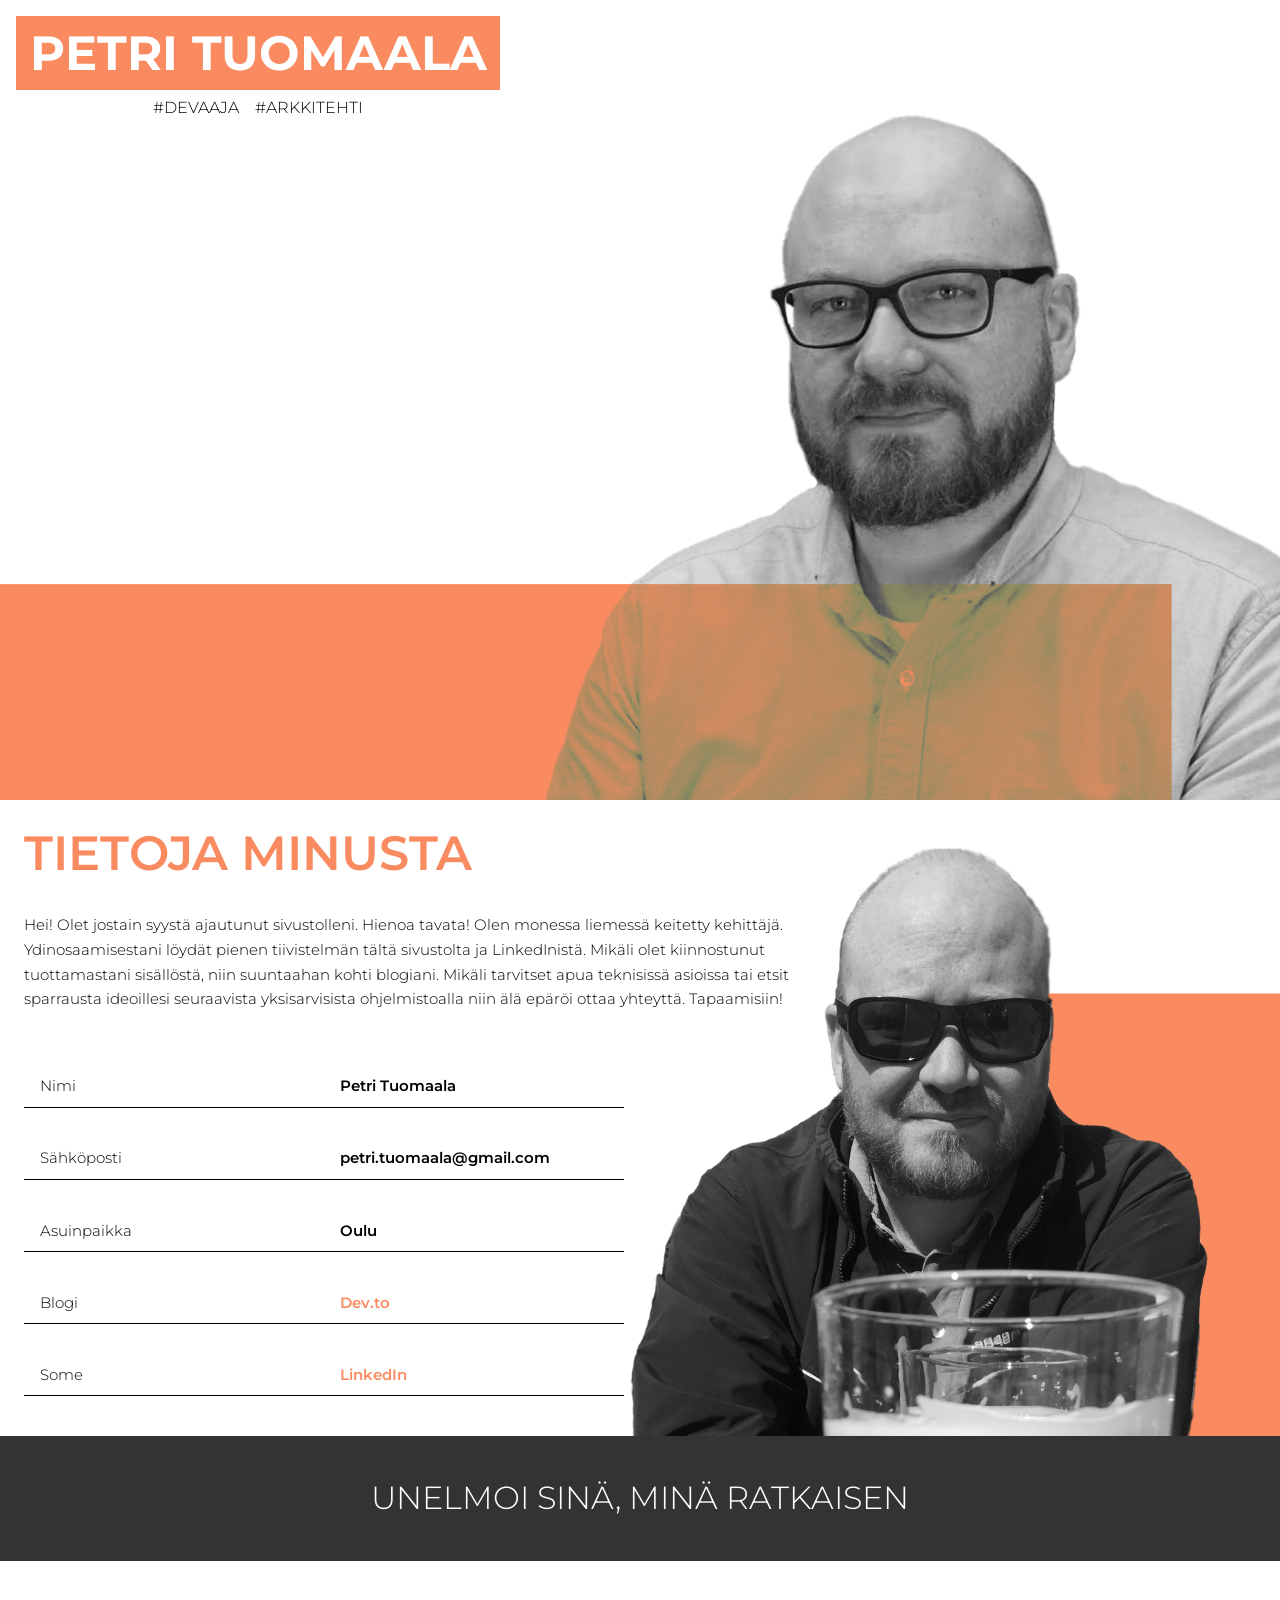
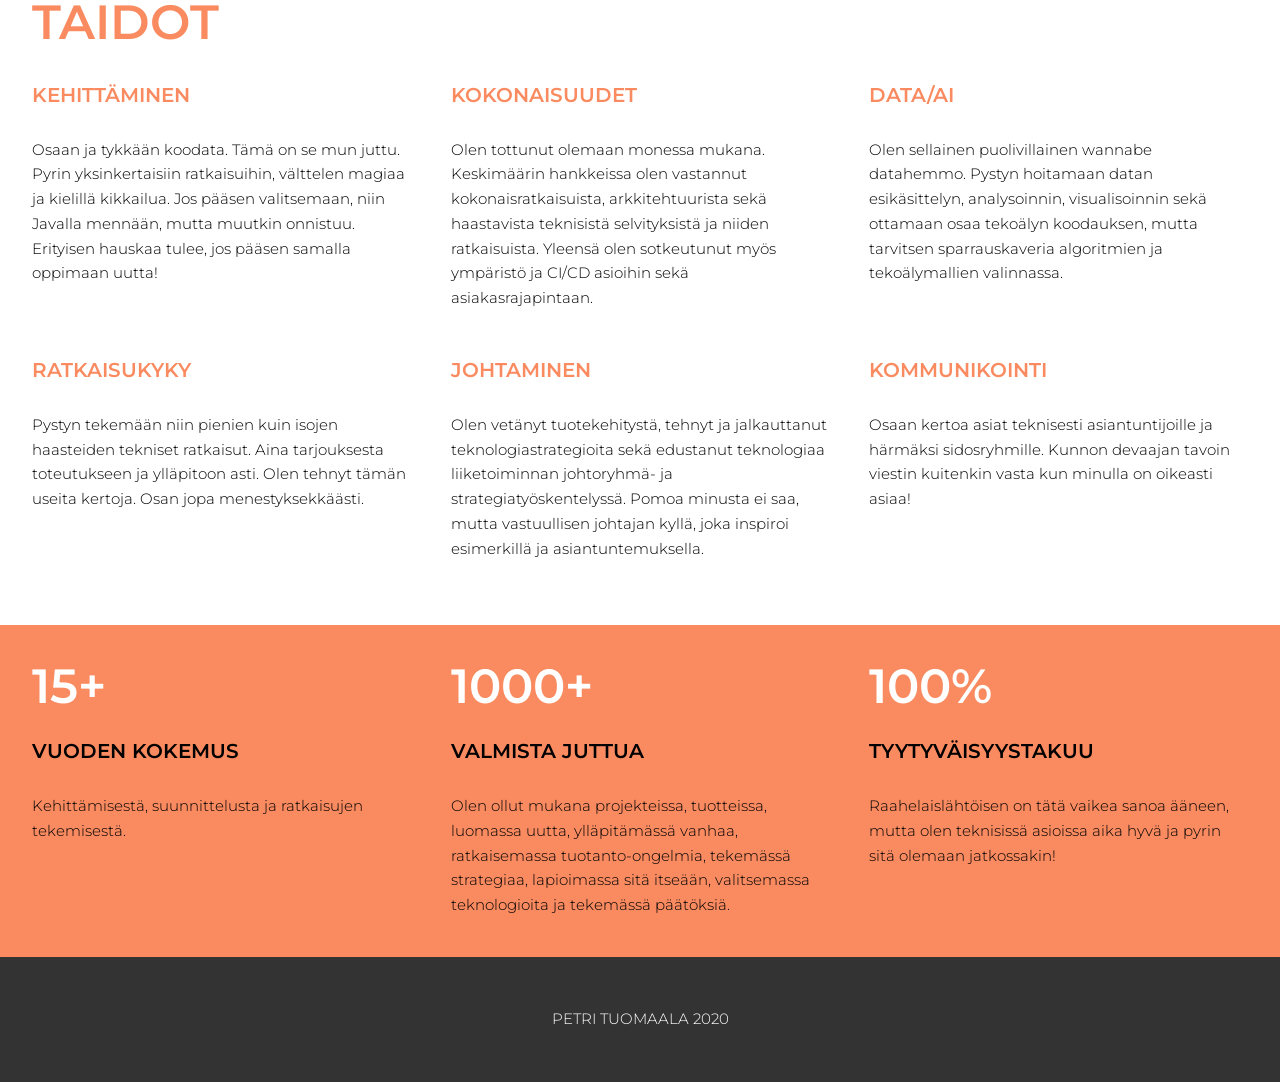
==== src/index.html @ a896b137 "initial" ====
<!DOCTYPE html>
<html lang="fi">
<head>
    <meta http-equiv="content-type" content="text/html; charset=utf-8">
    <meta name="viewport" content="width=device-width, initial-scale=1, maximum-scale=2">
    <meta http-equiv="X-UA-Compatible" content="IE=edge">

    <link rel="apple-touch-icon" sizes="178x178" href="/img/logo.png">
    <link rel="icon" type="image/png" sizes="32x32" href="img/favicon-32x32.png">
    <link rel="icon" type="image/png" sizes="16x16" href="img/favicon-16x16.png">

    <meta name="apple-mobile-web-app-title" content="Tuomaala">
    <meta name="application-name" content="Tuomaala">
    <meta name="msapplication-TileColor" content="#2b5797">
    <meta name="theme-color" content="#ffffff">
    <title>Petri Tuomaala</title>
    <meta name="keywords"
          content="Tuomaala, Kehittäjä, Arkkitehti, Koodaaja, Koodaus, Devaaja, devaus, ai, data, Petri">
    <meta name="description"
          content="Yli 15 vuoden kokemus kehittämisestä, suunnittelusta ja ratkaisujen tekemisestä. Unelmoi sinä, minä ratkaisen">

    <meta name="image"
          content="https://petrituomaala.fi/img/logo.png">
    <meta name="robots" content="">
    <meta property="og:site_name" content="Petri Tuomaala">
    <meta property="og:title" content="Petri Tuomaala">
    <meta property="og:url" content="https://petrituomaala.fi/">
    <meta property="og:description"
          content="Yli 15 vuoden kokemus kehittämisestä, suunnittelusta ja ratkaisujen tekemisestä. Unelmoi sinä, minä ratkaisen">
    <meta property="og:type" content="website">
    <meta property="og:image"
          content="https://petrituomaala.fi/img/logo.png">
    <meta name="twitter:card" content="summary">
    <meta name="twitter:site" content="@tuomape">
    <meta name="twitter:title" content="Petri Tuomaala">
    <meta name="twitter:url" content="https://petrituomaala.fi/">
    <meta name="twitter:description"
          content="Yli 15 vuoden kokemus kehittämisestä, suunnittelusta ja ratkaisujen tekemisestä. Unelmoi sinä, minä ratkaisen">
    <meta name="twitter:image"
          content="https://petrituomaala.fi/img/logo.png">
    <base href=".">
    <link href="https://fonts.googleapis.com/css2?family=Montserrat:wght@300;400;600&display=swap" rel="stylesheet">
    <link rel="stylesheet" href="css/main.css">

</head>
<body>
<div class="main_container">
    <section class="head">
        <section class="header_container">
            <ptu-header></ptu-header>
        </section>
    </section>

    <main class="main">
        <ptu-info></ptu-info>
    </main>

    <section class="banner">
       <ptu-banner text="Unelmoi sinä, minä ratkaisen"></ptu-banner>
    </section>

    <section class="skills">
        <ptu-skills></ptu-skills>
    </section>

    <section class="teaser">
        <ptu-teasers></ptu-teasers>
    </section>

    <footer class="footer">
        <ptu-footer></ptu-footer>
    </footer>
</div>
    <script type="module" src="js/components.js" async></script>
    <script type="module" src="js/main.js" async></script>
</body>
</html>
---- src/css/main.css ----
:root {
    --highlight-color:#fa8b60;
    --base-white-color:#ffffff;
    --base-black-color:#000000;
    --effect-color:rgba(0,0,0,0.8);
    --font-size-biggest:3rem;
    --font-size-large:2rem;
    --font-size-semi:1.25rem;
    --font-size-normal:1rem;
    --font-size-small:0.95rem;
    --font-size-extra-small:0.8rem;
    --font-weight-normal:300;
    --font-weight-semi:400;
    --font-weight-heavy:600;
    --spacing-big:1rem;
    --spacing-normal:0.5rem;
}
.main_container {
    display: grid;
    grid-gap: 0px;
    background-color: var(--base-white-color);

    grid-template-rows: auto auto 125px auto auto 125px ;
    grid-template-areas:
            "header"
            "main"
            "banner"
            "skills"
            "teaser"
            "footer";
}

body {
    font-family: 'Montserrat', sans-serif;
    font-weight: var(--font-weight-normal);
    margin: 0rem;
    padding: 0rem;
}

span {
    margin: var(--spacing-normal);
}

p {
    font-size: var(--font-size-small);
    line-height: 1.625;
}

.logo_container {
    text-transform: uppercase;
    padding: var(--spacing-normal);
    width: 350px;
    text-align: center;
}

h1 {
    font-size: var(--font-size-large);
    background: var(--highlight-color);
    color: var(--base-white-color);
    margin: var(--spacing-normal);
    padding: var(--spacing-normal);
}

h2 {
    font-size: var(--font-size-biggest);
    font-weight: var(--font-weight-heavy);
    color: var(--highlight-color);
    margin: var(--spacing-normal);
    padding: var(--spacing-normal);
    text-transform: uppercase;
}

h3 {
    font-size: var(--font-size-semi);
    font-weight: var(--font-weight-heavy);
    color: var(--highlight-color);
    margin: var(--spacing-normal);
    padding: var(--spacing-normal);
    text-transform: uppercase;
}

h4 {
    font-size: var(--font-size-biggest);
    font-weight: var(--font-weight-heavy);
    color: var(--base-white-color);
    margin: var(--spacing-normal);
    padding: var(--spacing-normal);
    text-transform: uppercase;
}

h5 {
    font-size: var(--font-size-semi);
    font-weight: var(--font-weight-heavy);
    color: var(--base-black-color);
    margin: var(--spacing-normal);
    padding: var(--spacing-normal);
    text-transform: uppercase;
}

article p {
    padding: var(--spacing-normal) var(--spacing-big);
}

.info-text {
    max-width: 100%;
}

.head {
    grid-area: header;
    background-size: cover;
    background-repeat: no-repeat;
    resize: both;
    overflow: no-display;
    background-image: url('../img/header.png');
    height:50vh;
    max-height: 37.5rem;
    max-width: 2200px;
    justify-content: center;
    align-content: start;
}
.main {
    grid-area: main;
    padding: var(--spacing-normal);
    background-image: url('../img/header2.png');
    background-size: cover;
    background-repeat: no-repeat;
    resize: both;
    overflow: no-display;
    #height:50vh;
    #max-height: 37.5rem;
}
.banner {
    grid-area: banner;
    display: grid;
    grid-template-columns: 1fr;
    background-color: var(--effect-color);
    color: var(--base-white-color);
    text-align: center;
    justify-content: center;
    align-content: center;
    text-transform: uppercase;
}
.banner p{
    font-size: var(--font-size-large);
}
.skills {
    grid-area: skills;
    background-color: white;
    padding: var(--spacing-big);
}
.teaser {
    grid-area: teaser;
    background-color: var(--highlight-color);
    padding: var(--spacing-big);
}
.footer {
    grid-area: footer;
    display: grid;
    background-color: var(--effect-color);
    color: var(--base-white-color);
    text-align: center;
    justify-content: center;
    align-content: center;
    text-transform: uppercase;
}

.header_container {
    display: grid;
    grid-gap: var(--spacing-normal);
    grid-template-columns: 1fr;
}

.fullscreen {

}

.nav {

}

.teaser_container {
    display: grid;
    grid-gap: var(--spacing-normal);
    grid-template-columns: 1fr 1fr 1fr;
}

.skills_container {
    display: grid;
    grid-gap: var(--spacing-normal);
    #grid-template-columns: repeat(auto-fill, minmax(400px, 1fr));
    grid-template-columns: 1fr 1fr 1fr;
    grid-template-rows: 1fr 1fr;
}

.info_container {
    padding: var(--spacing-big);
    display: grid;
    grid-gap: 0px;
    grid-template-columns: minmax(150px,300px) minmax(150px,300px);
}

.info_container p {
    border-bottom: 1px solid var(--base-black-color);
}

.info_container a {
    color: var(--highlight-color);
    font-weight: var(--font-weight-heavy);
    text-decoration: none;
}

.info_container a:visited {
    color: var(--highlight-color);
    font-weight: var(--font-weight-heavy);
    text-decoration: none;
}

.info_value {
    font-weight: var(--font-weight-heavy);
}

.menu_item {
    font-size: .90625rem;
    font-weight: 300;
    line-height: 70px;
    text-transform: uppercase;
    color: var(--effect-color);
    padding: 0.3125rem;
    letter-spacing: 0.0468rem;
    font-style: normal;
}

.menu_item:not(:last-child) a:after {
    content: "/";
    padding-left: .625rem;
}
.menu_item a:visited {
    color: var(--effect-color);
    font-style: normal;
}

.menu_item a:hover {
    font-weight: 400;
}

@media screen and (max-width: 600px) {
    .head {
        height:40vh;
        max-height: 40rem;
    }

    .skills_container {
        grid-template-columns: 1fr;
    }

    .teaser_container {
        grid-template-columns: 1fr;
    }

    .banner p{
        font-size: var(--font-size-semi);
    }

    .info_container {
        grid-gap: 0px;
        grid-template-columns: minmax(100px,100px) minmax(150px,250px);
    }

    .info_container p {
        padding: 0px;
        border-bottom: none;
        font-size: var(--font-size-extra-small);
    }

    .logo_container {
        text-transform: uppercase;
        padding: var(--spacing-normal);
        width: 200px;
        text-align: center;
    }

    .logo_container span {
        font-size: var(--font-size-extra-small);
    }

    h1 {
        font-size: var(--font-size-small);
    }

    h2 {
        font-size: var(--font-size-large);
    }

    h4 {
        font-size: var(--font-size-large);
    }
}

@media screen and (max-width: 900px) {
    .skills_container {
        grid-template-columns: 1fr;
    }

    .teaser_container {
        grid-template-columns: 1fr;
    }

    .head {
        height:40vh;
        max-height: 40rem;
    }
}

@media screen and (orientation: landscape) and (max-width: 800px) {
    .head {
        height:100vh;
        max-height: 50rem;
    }

    .main {
        height:auto;
        max-height: none;
        background-image: none;
    }

    .info-text {
        max-width: 100%;
    }
}

@media screen and (orientation: landscape) and (min-width: 801px) {
    .head {
        height:100vh;
        max-height: 50rem;
    }

    .main {
        height:auto;
        max-height: none;
    }

    .info-text {
        max-width: 65%;
    }
}

@media screen and (min-width: 1400px) {
    .head {
        height:80vh;
        max-height: 53rem;
    }

    .main {
        height:80vh;
        max-height: 57rem;
    }
}
@media screen and (min-width: 1000px) {
    .logo_container {
        width: 500px;
    }

    h1 {
        font-size: var(--font-size-biggest);
    }

}

@media screen and (min-width: 1300px) and (orientation: portrait) {
    .info-text {
        max-width: 65%;
    }
}


@media screen and (min-width: 1800px) {
    .head {
        height:80vh;
        max-height: none;
    }
    .main {
        height:70vh;
        max-height: 57rem;
    }
}

@media screen and (max-width: 1300px) and (orientation: portrait) {
    .main {
        height:auto;
        max-height: none;
        background-image: none;
    }
}

@media screen and (min-width: 2500px) {

    .main {
        height:80vh;
        max-height: none;
        background-image: url('../img/header2_small.png');
    }
}
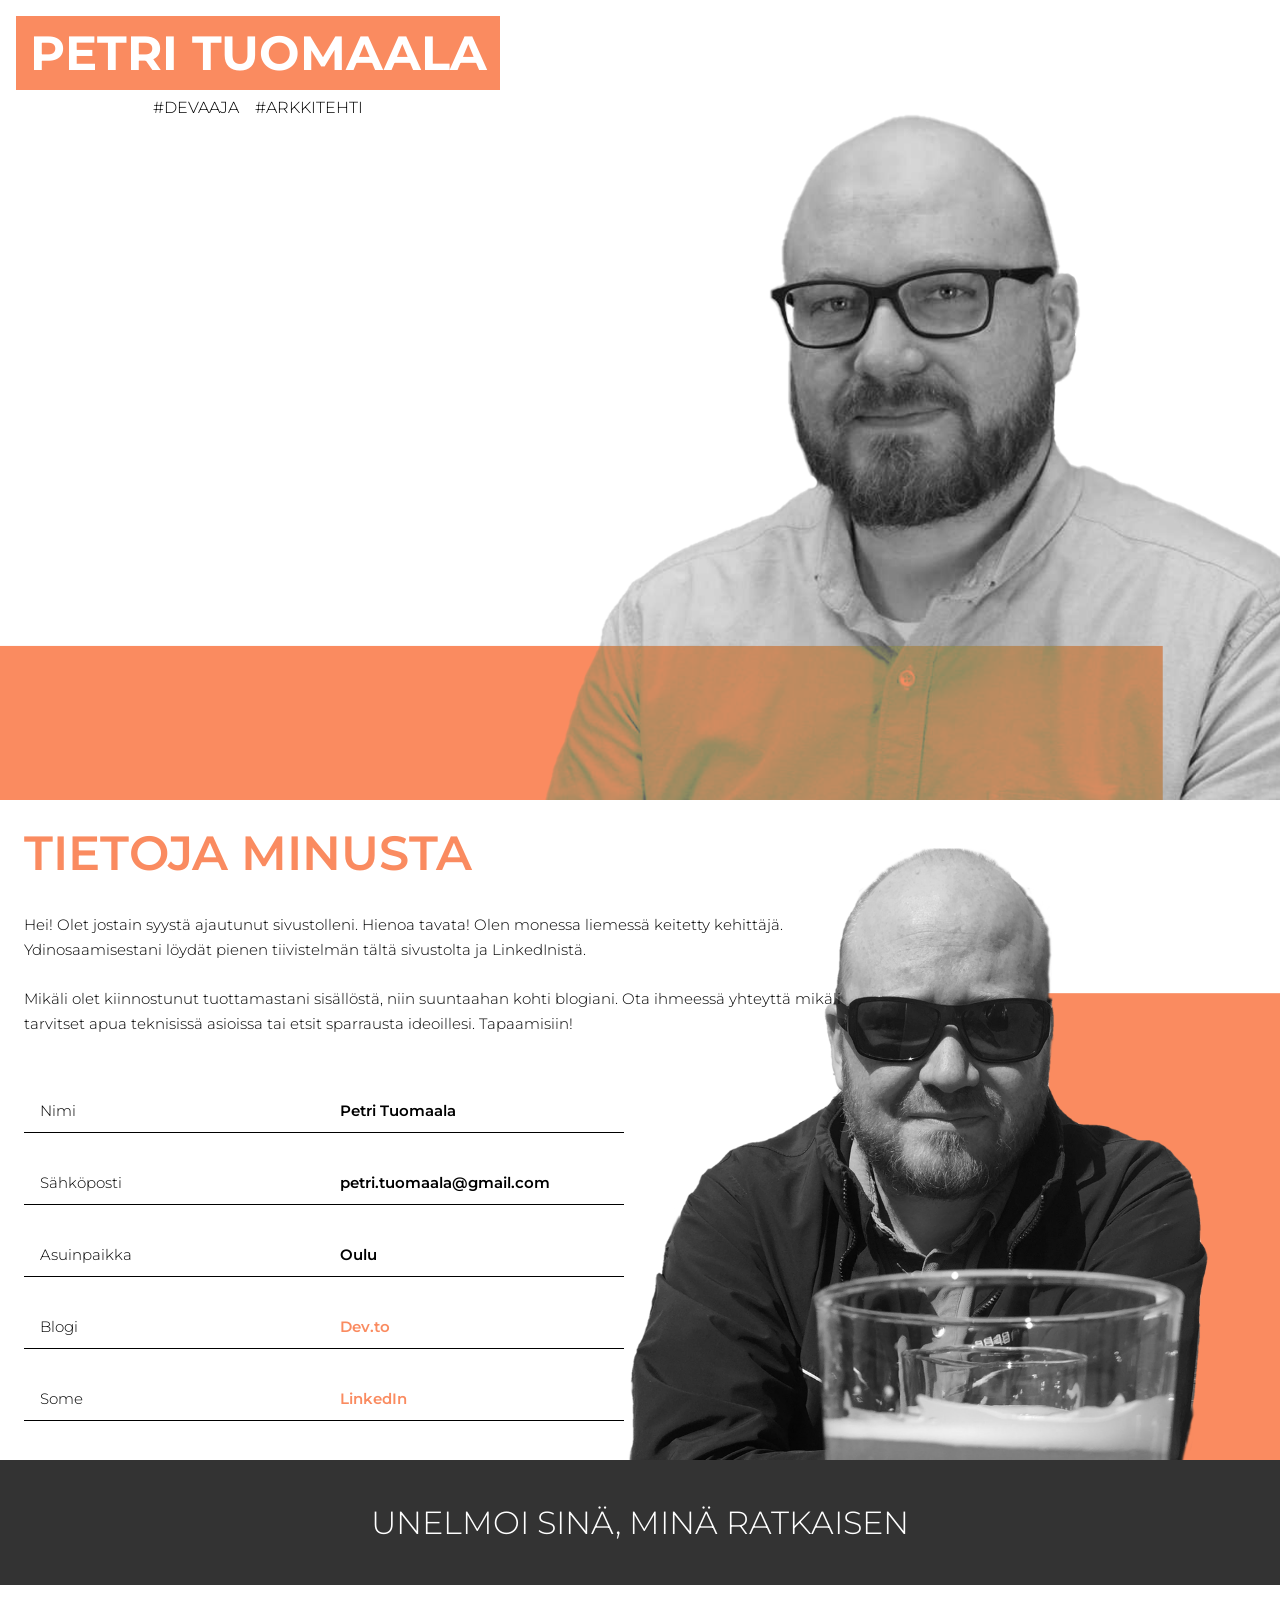
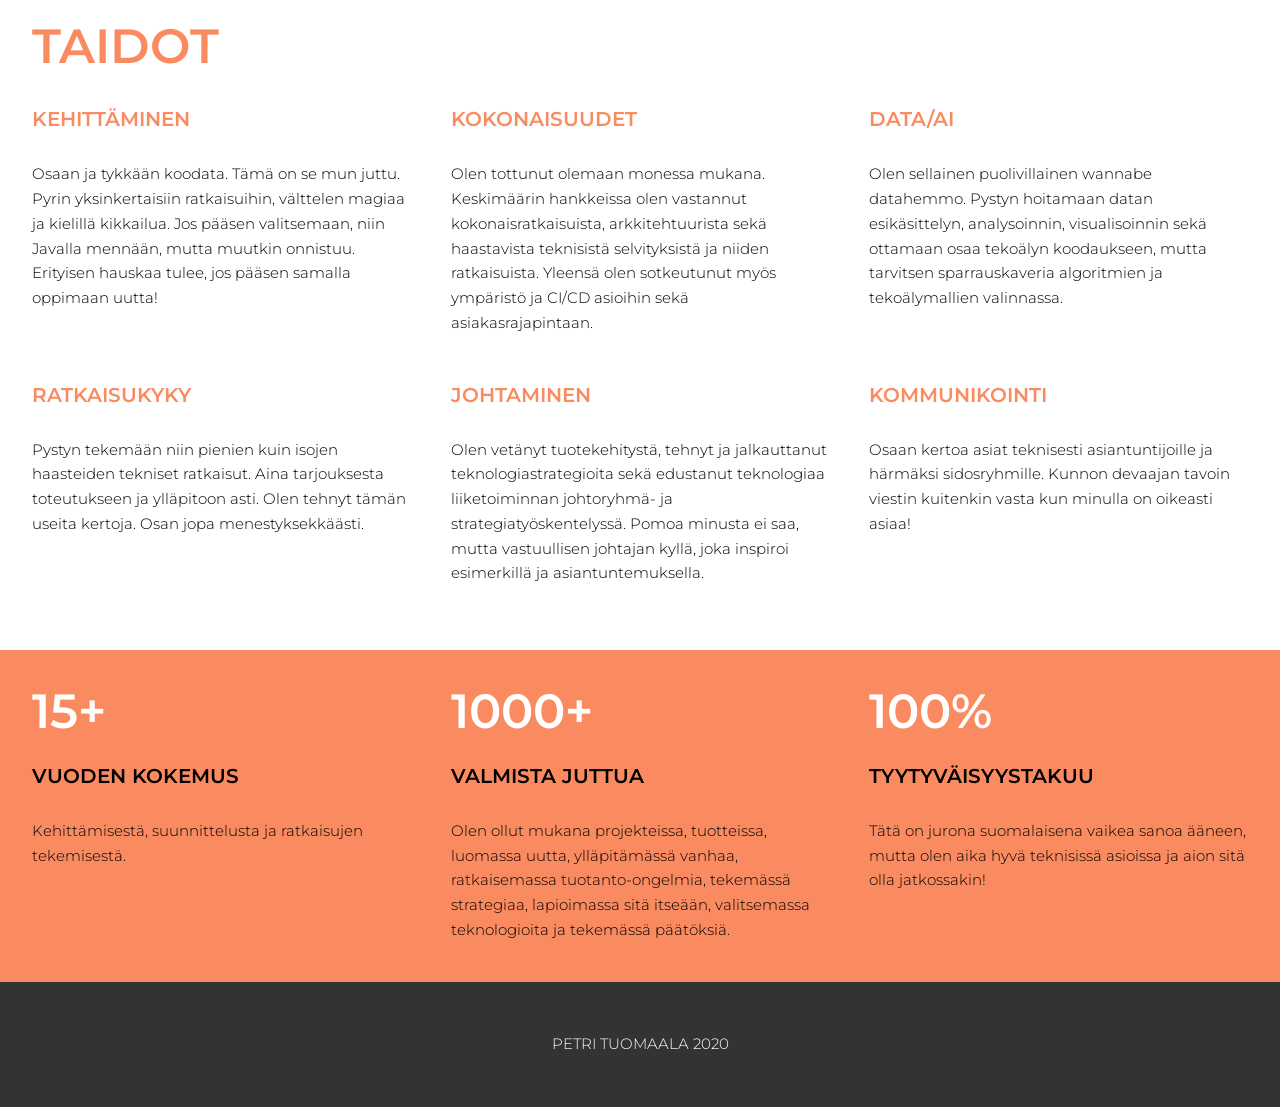
==== commit aca15160: "leiskakorjauksia" ====
--- a/src/index.html
+++ b/src/index.html
@@ -20,7 +20,7 @@
           content="Yli 15 vuoden kokemus kehittämisestä, suunnittelusta ja ratkaisujen tekemisestä. Unelmoi sinä, minä ratkaisen">
 
     <meta name="image"
-          content="https://petrituomaala.fi/img/logo.png">
+          content="https://petrituomaala.fi/img/logo_ptu.png">
     <meta name="robots" content="">
     <meta property="og:site_name" content="Petri Tuomaala">
     <meta property="og:title" content="Petri Tuomaala">
@@ -29,7 +29,7 @@
           content="Yli 15 vuoden kokemus kehittämisestä, suunnittelusta ja ratkaisujen tekemisestä. Unelmoi sinä, minä ratkaisen">
     <meta property="og:type" content="website">
     <meta property="og:image"
-          content="https://petrituomaala.fi/img/logo.png">
+          content="https://petrituomaala.fi/img/logo_ptu.png">
     <meta name="twitter:card" content="summary">
     <meta name="twitter:site" content="@tuomape">
     <meta name="twitter:title" content="Petri Tuomaala">
@@ -37,11 +37,10 @@
     <meta name="twitter:description"
           content="Yli 15 vuoden kokemus kehittämisestä, suunnittelusta ja ratkaisujen tekemisestä. Unelmoi sinä, minä ratkaisen">
     <meta name="twitter:image"
-          content="https://petrituomaala.fi/img/logo.png">
+          content="https://petrituomaala.fi/img/logo_ptu.png">
     <base href=".">
     <link href="https://fonts.googleapis.com/css2?family=Montserrat:wght@300;400;600&display=swap" rel="stylesheet">
     <link rel="stylesheet" href="css/main.css">
-
 </head>
 <body>
 <div class="main_container">
--- a/src/css/main.css
+++ b/src/css/main.css
@@ -16,6 +16,7 @@
     --spacing-big:1rem;
     --spacing-normal:0.5rem;
 }
+
 .main_container {
     display: grid;
     grid-gap: 0px;
@@ -112,7 +113,7 @@
     background-repeat: no-repeat;
     resize: both;
     overflow: no-display;
-    background-image: url('../img/header.png');
+    background-image: url('../img/header1.png');
     height:50vh;
     max-height: 37.5rem;
     max-width: 2200px;
@@ -296,8 +297,7 @@
         font-size: var(--font-size-large);
     }
 }
-
-@media screen and (max-width: 900px) {
+@media screen and (max-width: 900px) and (orientation: portrait) {
     .skills_container {
         grid-template-columns: 1fr;
     }
@@ -307,8 +307,25 @@
     }
 
     .head {
+        height:50vh;
+        max-height: none;
+        background-image: url('../img/header_small.png');
+    }
+}
+
+@media screen and (max-width: 900px) and (orientation: landscape) {
+    .skills_container {
+        grid-template-columns: 1fr;
+    }
+
+    .teaser_container {
+        grid-template-columns: 1fr;
+    }
+
+    .head {
         height:40vh;
-        max-height: 40rem;
+        max-height: none;
+        background-image: url('../img/header1.png');
     }
 }
 
@@ -316,6 +333,7 @@
     .head {
         height:100vh;
         max-height: 50rem;
+        background-image: url('../img/header1.png');
     }
 
     .main {
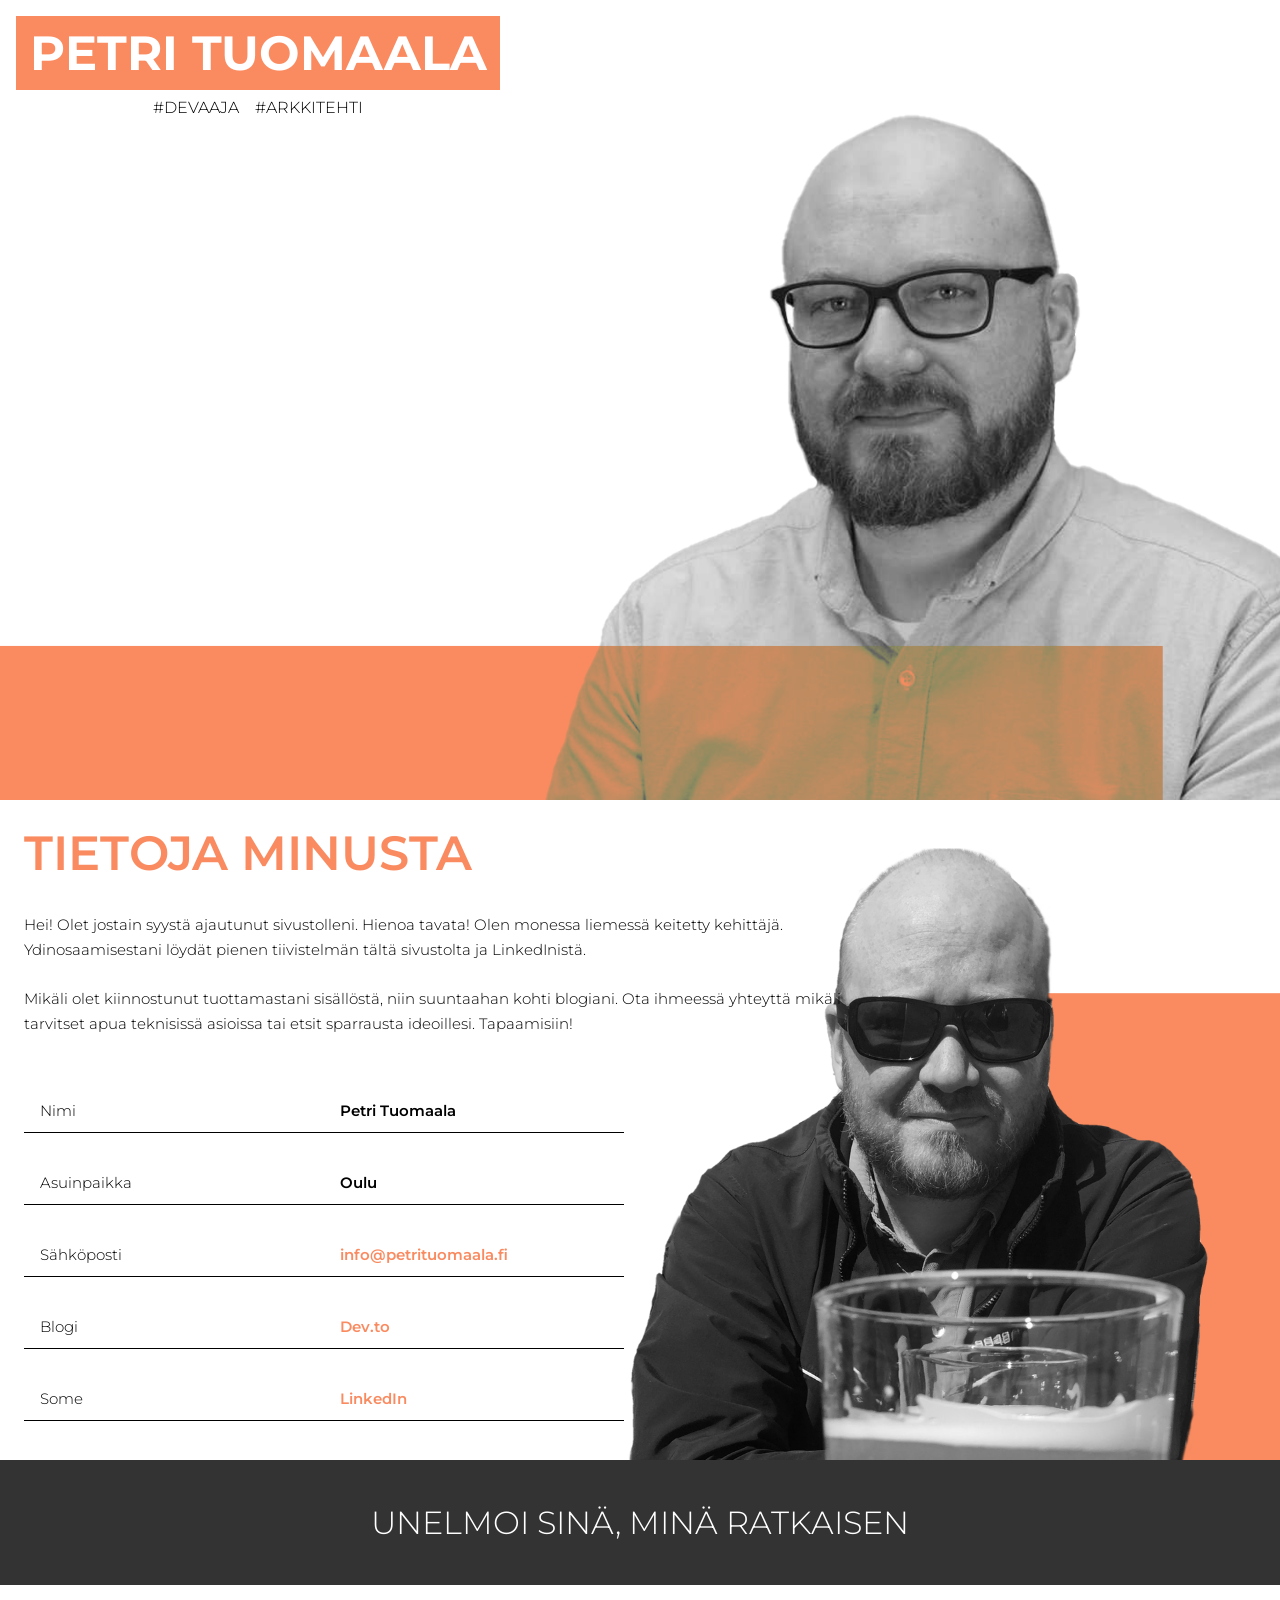
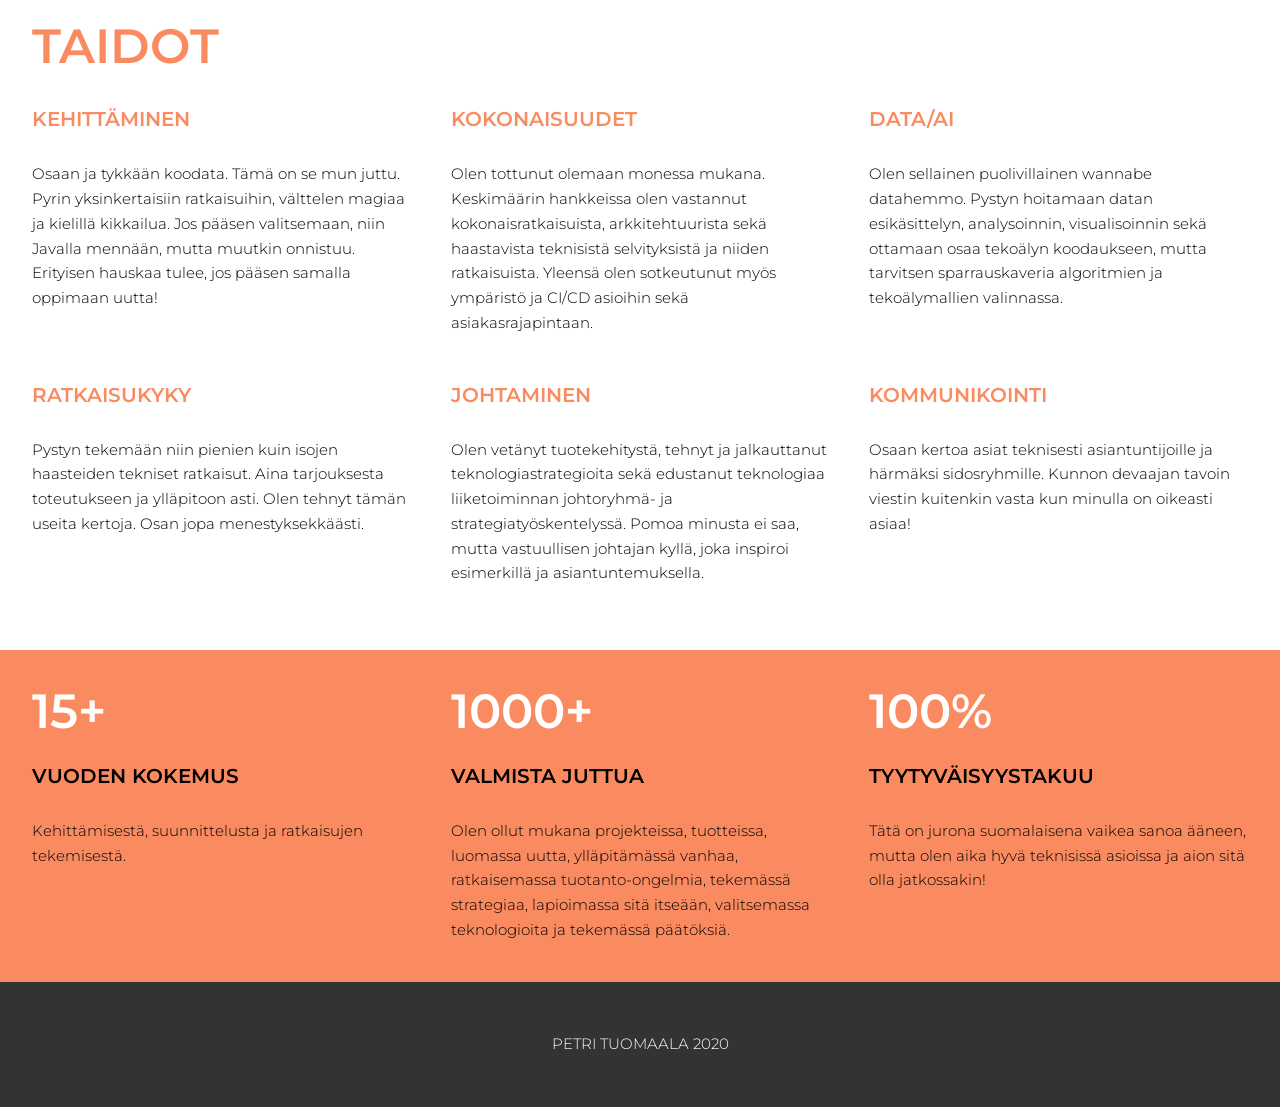
==== commit 2a464642: "html5 validaattorivirheet: section -> div" ====
--- a/src/index.html
+++ b/src/index.html
@@ -44,27 +44,27 @@
 </head>
 <body>
 <div class="main_container">
-    <section class="head">
-        <section class="header_container">
+    <div class="head">
+        <div class="header_container">
             <ptu-header></ptu-header>
-        </section>
-    </section>
+        </div>
+    </div>
 
     <main class="main">
         <ptu-info></ptu-info>
     </main>
 
-    <section class="banner">
+    <div class="banner">
        <ptu-banner text="Unelmoi sinä, minä ratkaisen"></ptu-banner>
-    </section>
+    </div>
 
-    <section class="skills">
+    <div class="skills">
         <ptu-skills></ptu-skills>
-    </section>
+    </div>
 
-    <section class="teaser">
+    <div class="teaser">
         <ptu-teasers></ptu-teasers>
-    </section>
+    </div>
 
     <footer class="footer">
         <ptu-footer></ptu-footer>
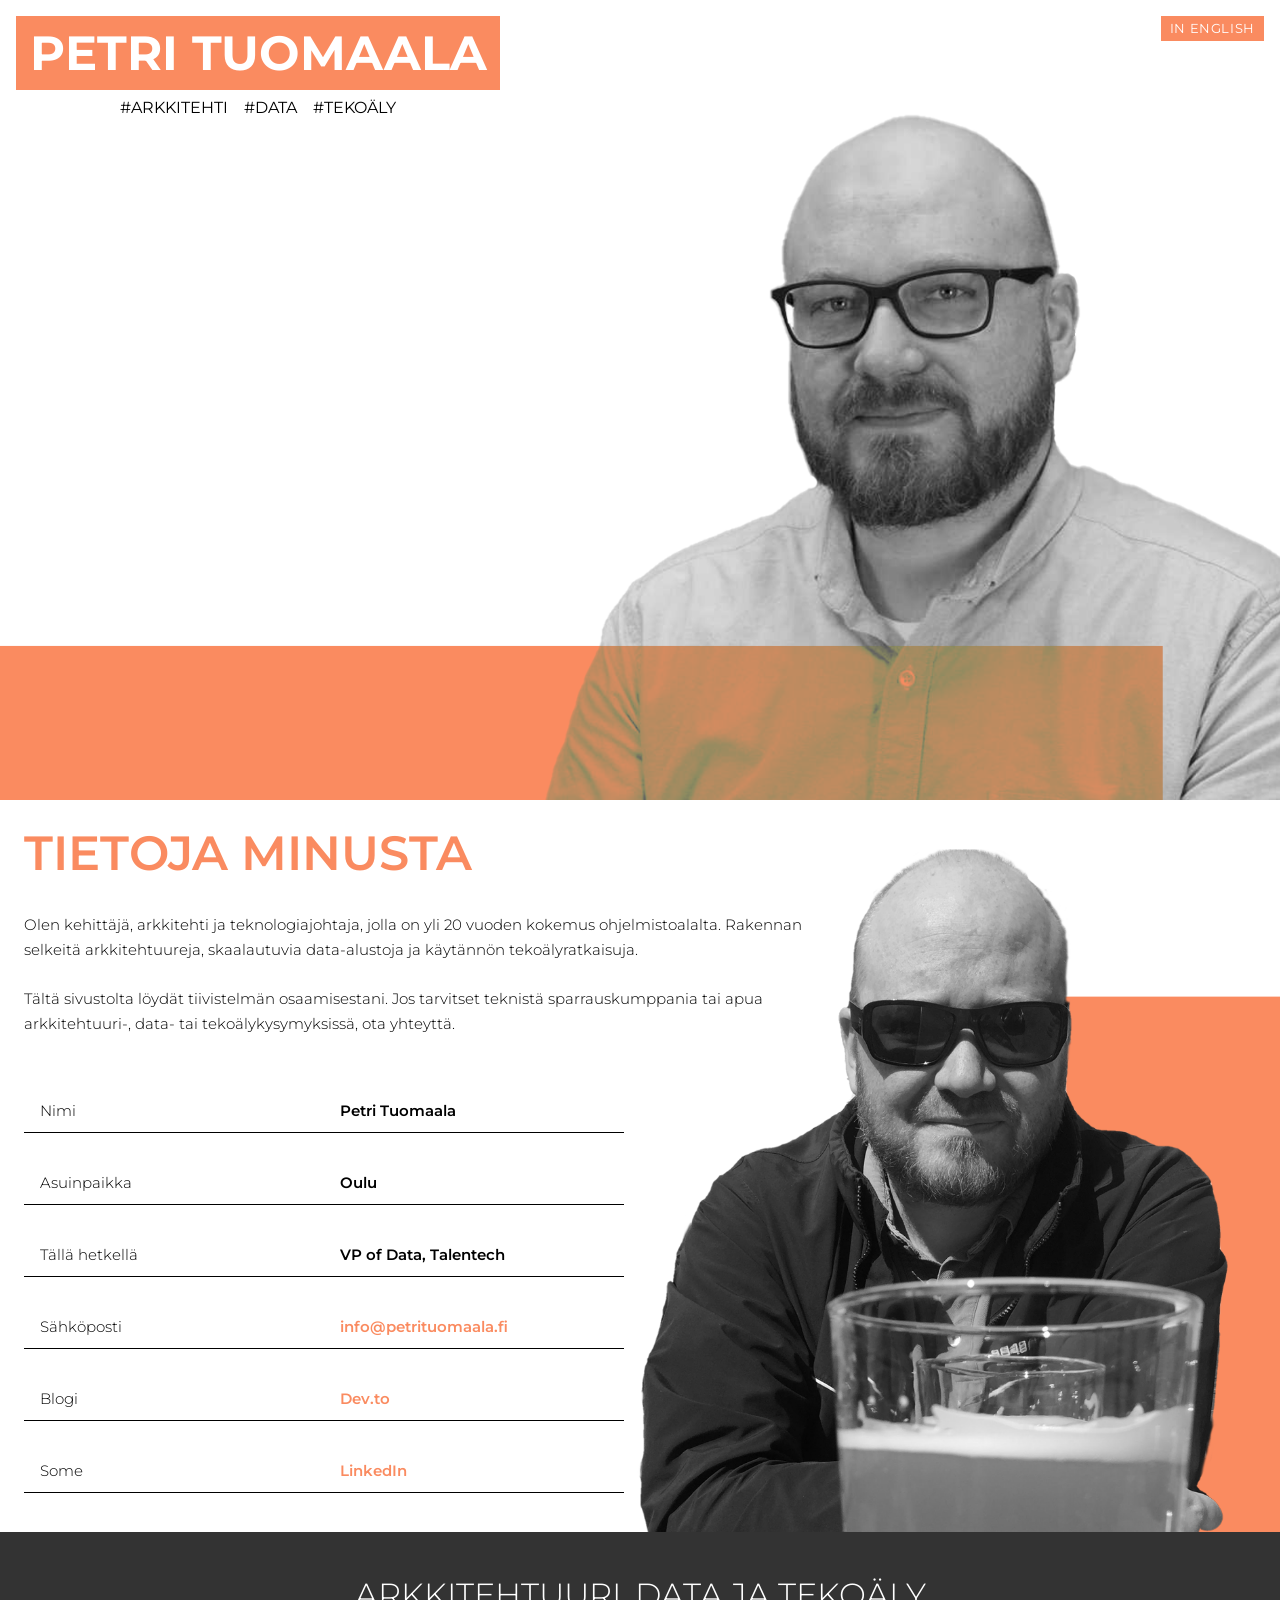
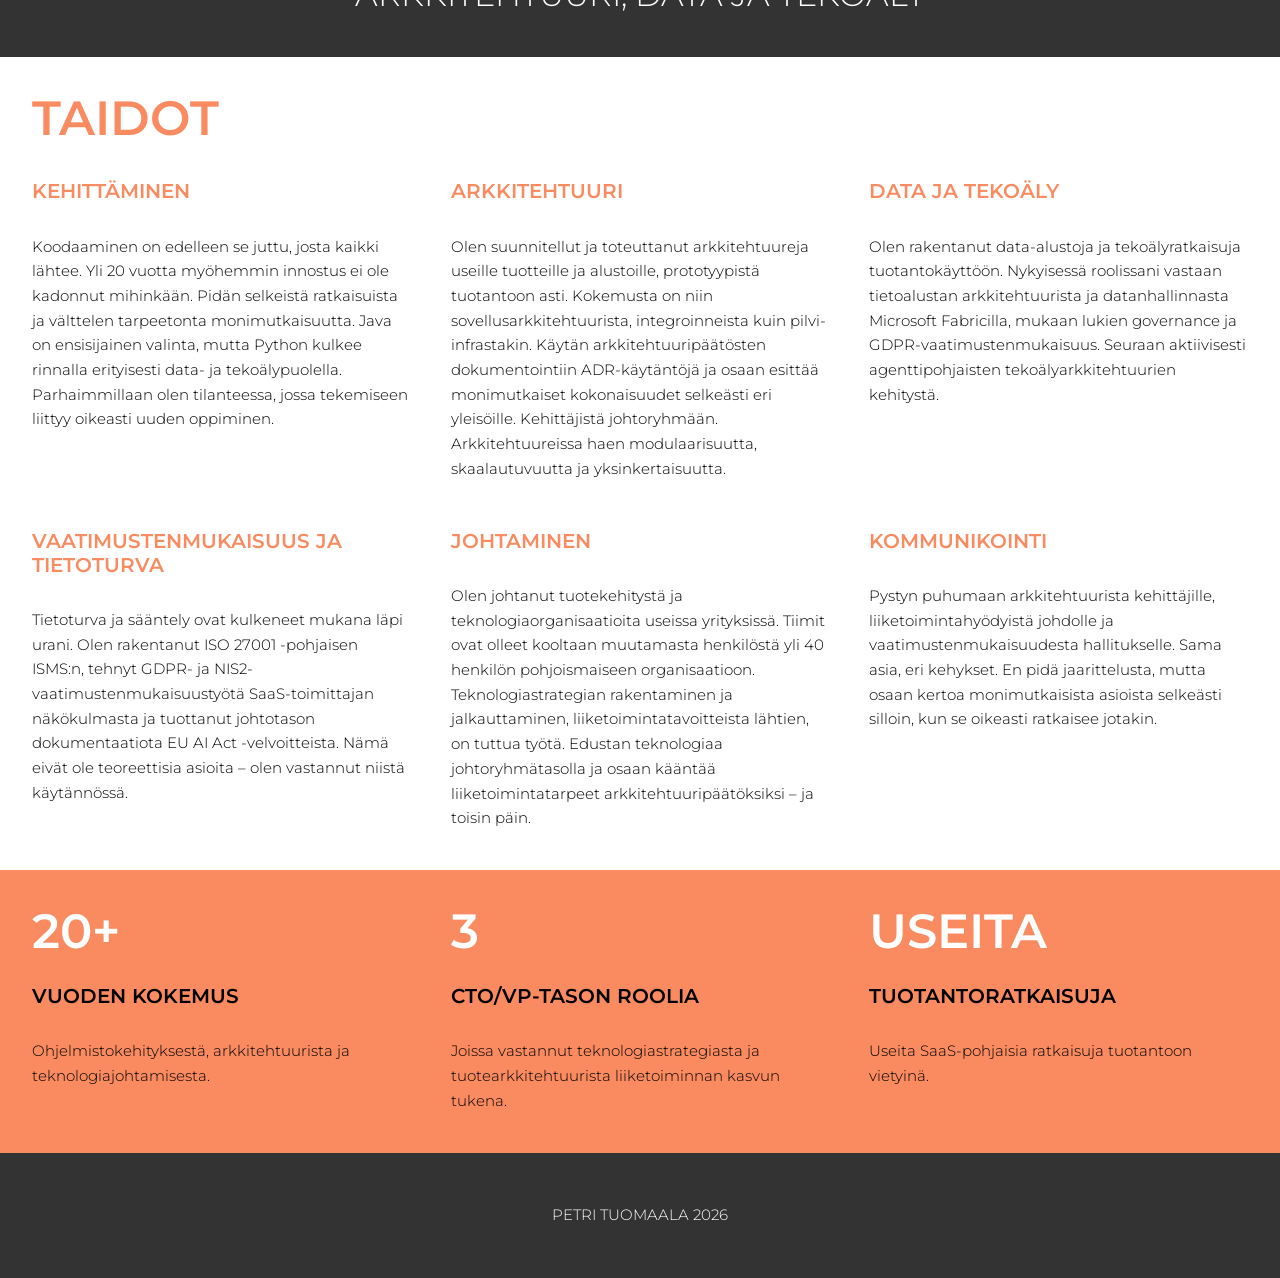
==== commit 7222f350: "sisältöpäivitys: uudet tekstit, FI/EN-kielituki, network-first SW" ====
--- a/src/index.html
+++ b/src/index.html
@@ -5,7 +5,7 @@
     <meta name="viewport" content="width=device-width, initial-scale=1, maximum-scale=2">
     <meta http-equiv="X-UA-Compatible" content="IE=edge">
 
-    <link rel="apple-touch-icon" sizes="178x178" href="/img/logo.png">
+    <link rel="apple-touch-icon" sizes="178x178" href="/img/logo_small.png">
     <link rel="icon" type="image/png" sizes="32x32" href="img/favicon-32x32.png">
     <link rel="icon" type="image/png" sizes="16x16" href="img/favicon-16x16.png">
 
@@ -15,18 +15,18 @@
     <meta name="theme-color" content="#ffffff">
     <title>Petri Tuomaala</title>
     <meta name="keywords"
-          content="Tuomaala, Kehittäjä, Arkkitehti, Koodaaja, Koodaus, Devaaja, devaus, ai, data, Petri">
+          content="Tuomaala, Arkkitehti, Arkkitehtuuri, Data, Tekoäly, AI, Kehittäjä, Johtaja, VP of Data, Petri">
     <meta name="description"
-          content="Yli 15 vuoden kokemus kehittämisestä, suunnittelusta ja ratkaisujen tekemisestä. Unelmoi sinä, minä ratkaisen">
+          content="Arkkitehtuuri, data ja tekoäly – rakennettu kestämään. Yli 20 vuoden kokemus kehittämisestä, arkkitehtuurista ja teknologiajohtamisesta.">
 
     <meta name="image"
           content="https://petrituomaala.fi/img/logo_ptu.png">
-    <meta name="robots" content="">
+    <meta name="robots" content="all">
     <meta property="og:site_name" content="Petri Tuomaala">
     <meta property="og:title" content="Petri Tuomaala">
     <meta property="og:url" content="https://petrituomaala.fi/">
     <meta property="og:description"
-          content="Yli 15 vuoden kokemus kehittämisestä, suunnittelusta ja ratkaisujen tekemisestä. Unelmoi sinä, minä ratkaisen">
+          content="Arkkitehtuuri, data ja tekoäly – rakennettu kestämään. Yli 20 vuoden kokemus kehittämisestä, arkkitehtuurista ja teknologiajohtamisesta.">
     <meta property="og:type" content="website">
     <meta property="og:image"
           content="https://petrituomaala.fi/img/logo_ptu.png">
@@ -35,27 +35,35 @@
     <meta name="twitter:title" content="Petri Tuomaala">
     <meta name="twitter:url" content="https://petrituomaala.fi/">
     <meta name="twitter:description"
-          content="Yli 15 vuoden kokemus kehittämisestä, suunnittelusta ja ratkaisujen tekemisestä. Unelmoi sinä, minä ratkaisen">
+          content="Arkkitehtuuri, data ja tekoäly – rakennettu kestämään. Yli 20 vuoden kokemus kehittämisestä, arkkitehtuurista ja teknologiajohtamisesta.">
     <meta name="twitter:image"
           content="https://petrituomaala.fi/img/logo_ptu.png">
-    <base href=".">
+    <link rel="alternate" hreflang="fi" href="https://petrituomaala.fi/">
+    <link rel="alternate" hreflang="en" href="https://petrituomaala.fi/?lang=en">
+    <meta name="mobile-web-app-capable" content="yes">
+    <link rel="manifest" href="manifest.json">
+    <meta name="application-name" content="Petri Tuomaala">
+    <meta name="msapplication-navbutton-color" content="#fa8b60">
+    <meta name="msapplication-starturl" content="/">
+    <meta name="apple-mobile-web-app-capable" content="yes">
+    <meta name="apple-mobile-web-app-title" content="Petri Tuomaala">
+    <meta name="apple-mobile-web-app-status-bar-style" content="default">
     <link href="https://fonts.googleapis.com/css2?family=Montserrat:wght@300;400;600&display=swap" rel="stylesheet">
     <link rel="stylesheet" href="css/main.css">
 </head>
 <body>
 <div class="main_container">
-    <div class="head">
-        <div class="header_container">
-            <ptu-header></ptu-header>
-        </div>
-    </div>
+
+    <header class="head">
+        <ptu-header></ptu-header>
+    </header>
 
     <main class="main">
         <ptu-info></ptu-info>
     </main>
 
     <div class="banner">
-       <ptu-banner text="Unelmoi sinä, minä ratkaisen"></ptu-banner>
+       <ptu-banner></ptu-banner>
     </div>
 
     <div class="skills">
@@ -73,4 +81,4 @@
     <script type="module" src="js/components.js" async></script>
     <script type="module" src="js/main.js" async></script>
 </body>
-</html>+</html>
--- a/src/css/main.css
+++ b/src/css/main.css
@@ -15,13 +15,15 @@
     --font-weight-heavy:600;
     --spacing-big:1rem;
     --spacing-normal:0.5rem;
+    --spacing-small:0.25rem;
+    --small-opacity:0.95;
+    --mild-opacity:0.8;
 }
 
 .main_container {
     display: grid;
     grid-gap: 0px;
     background-color: var(--base-white-color);
-
     grid-template-rows: auto auto 125px auto auto 125px ;
     grid-template-areas:
             "header"
@@ -32,15 +34,20 @@
             "footer";
 }
 
+
 body {
     font-family: 'Montserrat', sans-serif;
     font-weight: var(--font-weight-normal);
     margin: 0rem;
     padding: 0rem;
+    background-image: url('../img/bg-tech.png');
+    background-repeat: repeat-x;
 }
 
 span {
     margin: var(--spacing-normal);
+    background-color: var(--base-white-color);
+    font-weight: 400;
 }
 
 p {
@@ -49,10 +56,27 @@
 }
 
 .logo_container {
-    text-transform: uppercase;
-    padding: var(--spacing-normal);
-    width: 350px;
+     text-transform: uppercase;
+     padding: var(--spacing-normal);
+     width: 350px;
+     text-align: center;
+ }
+
+.title_container {
+    text-transform: uppercase;
+    padding: var(--spacing-normal);
+    width: auto;
     text-align: center;
+}
+
+.title_container span {
+    font-weight: 700;
+}
+
+.title_container a {
+    color: var(--highlight-color);
+    font-weight: var(--font-weight-heavy);
+    text-decoration: none;
 }
 
 h1 {
@@ -109,6 +133,7 @@
 
 .head {
     grid-area: header;
+    position: relative;
     background-size: cover;
     background-repeat: no-repeat;
     resize: both;
@@ -120,6 +145,30 @@
     justify-content: center;
     align-content: start;
 }
+
+.lang-toggle {
+    position: absolute;
+    top: var(--spacing-big);
+    right: var(--spacing-big);
+    background-color: var(--highlight-color);
+    border: 1px solid var(--highlight-color);
+    color: var(--base-white-color);
+    font-family: 'Montserrat', sans-serif;
+    font-size: var(--font-size-extra-small);
+    font-weight: var(--font-weight-semi);
+    text-transform: uppercase;
+    padding: var(--spacing-small) var(--spacing-normal);
+    cursor: pointer;
+    letter-spacing: 0.05em;
+    z-index: 10;
+}
+
+.lang-toggle:hover {
+    background-color: var(--highlight-color);
+    border-color: var(--highlight-color);
+}
+
+
 .main {
     grid-area: main;
     padding: var(--spacing-normal);
@@ -142,6 +191,18 @@
     align-content: center;
     text-transform: uppercase;
 }
+.header_section {
+    grid-area: visio;
+    display: grid;
+    grid-template-columns: 1fr;
+    background-color: var(--highlight-color);
+    color: var(--base-white-color);
+    text-align: center;
+    justify-content: center;
+    align-content: center;
+    text-transform: uppercase;
+}
+
 .banner p{
     font-size: var(--font-size-large);
 }
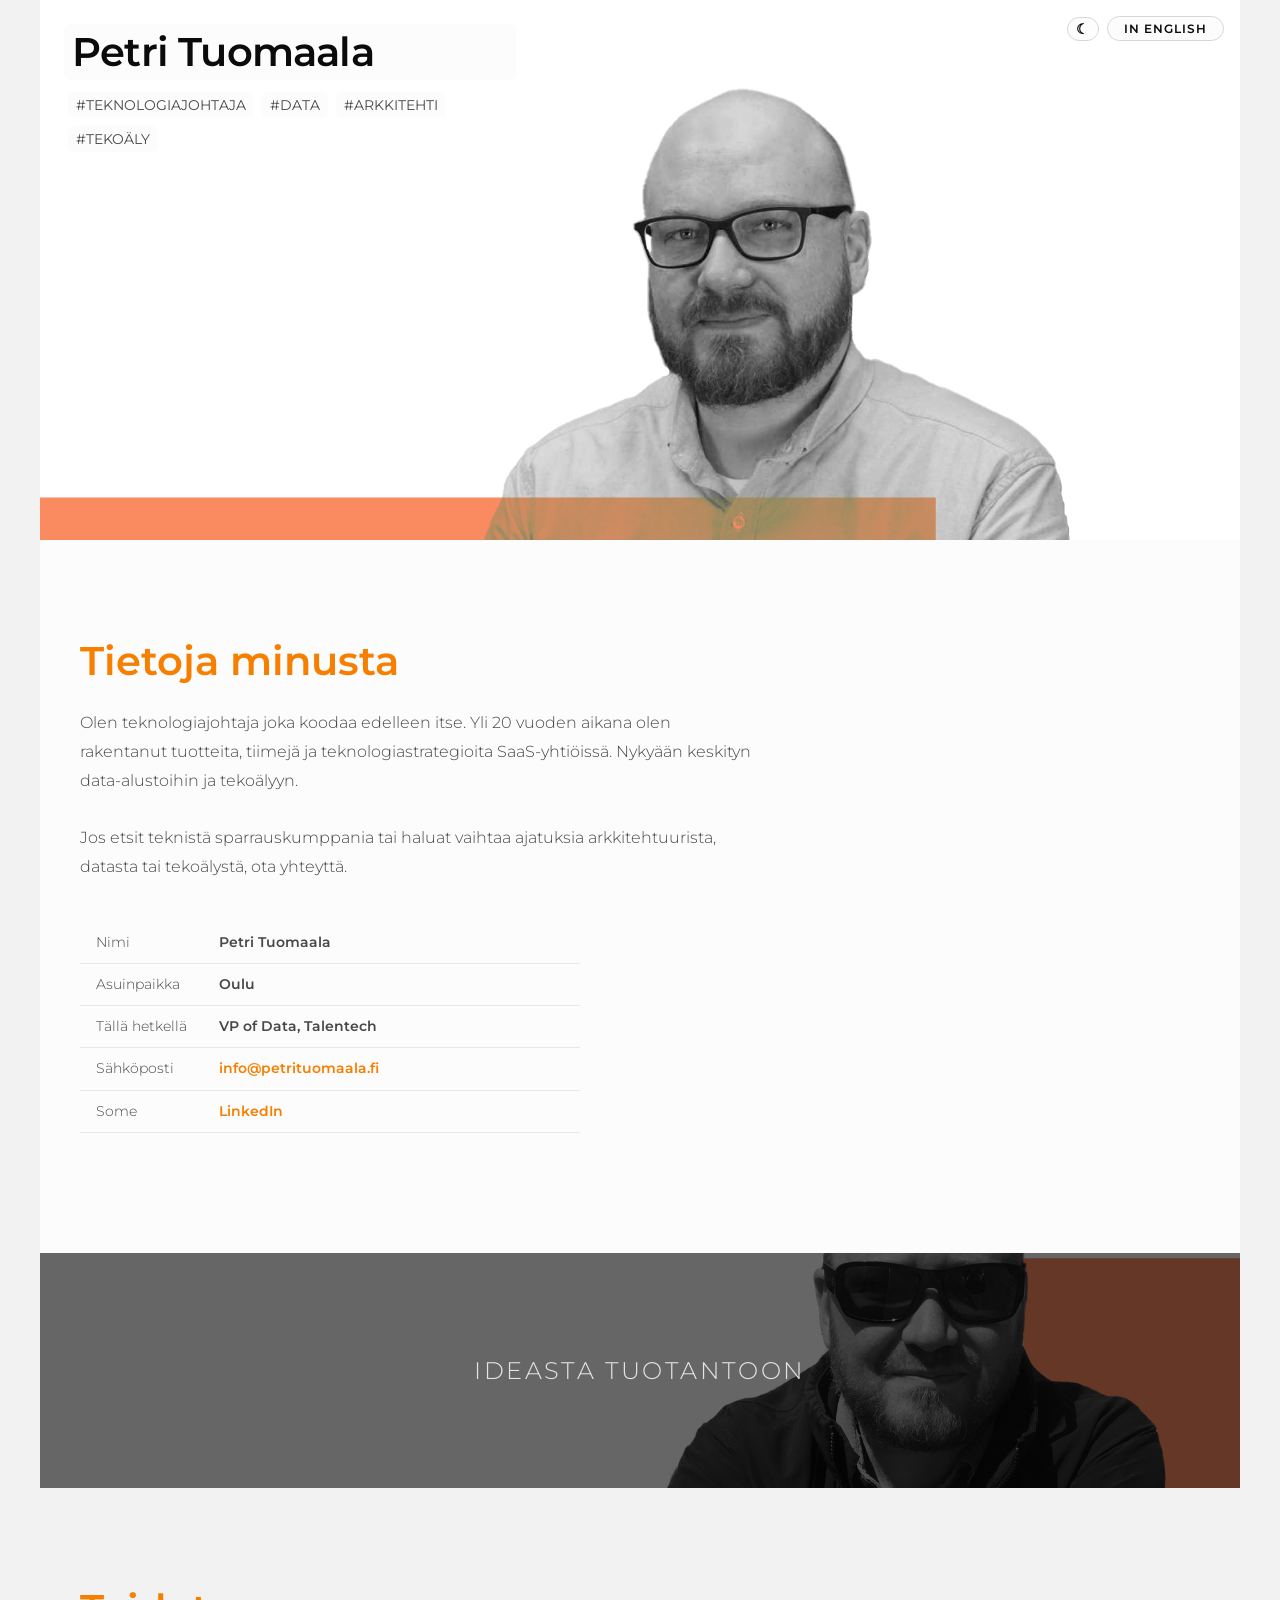
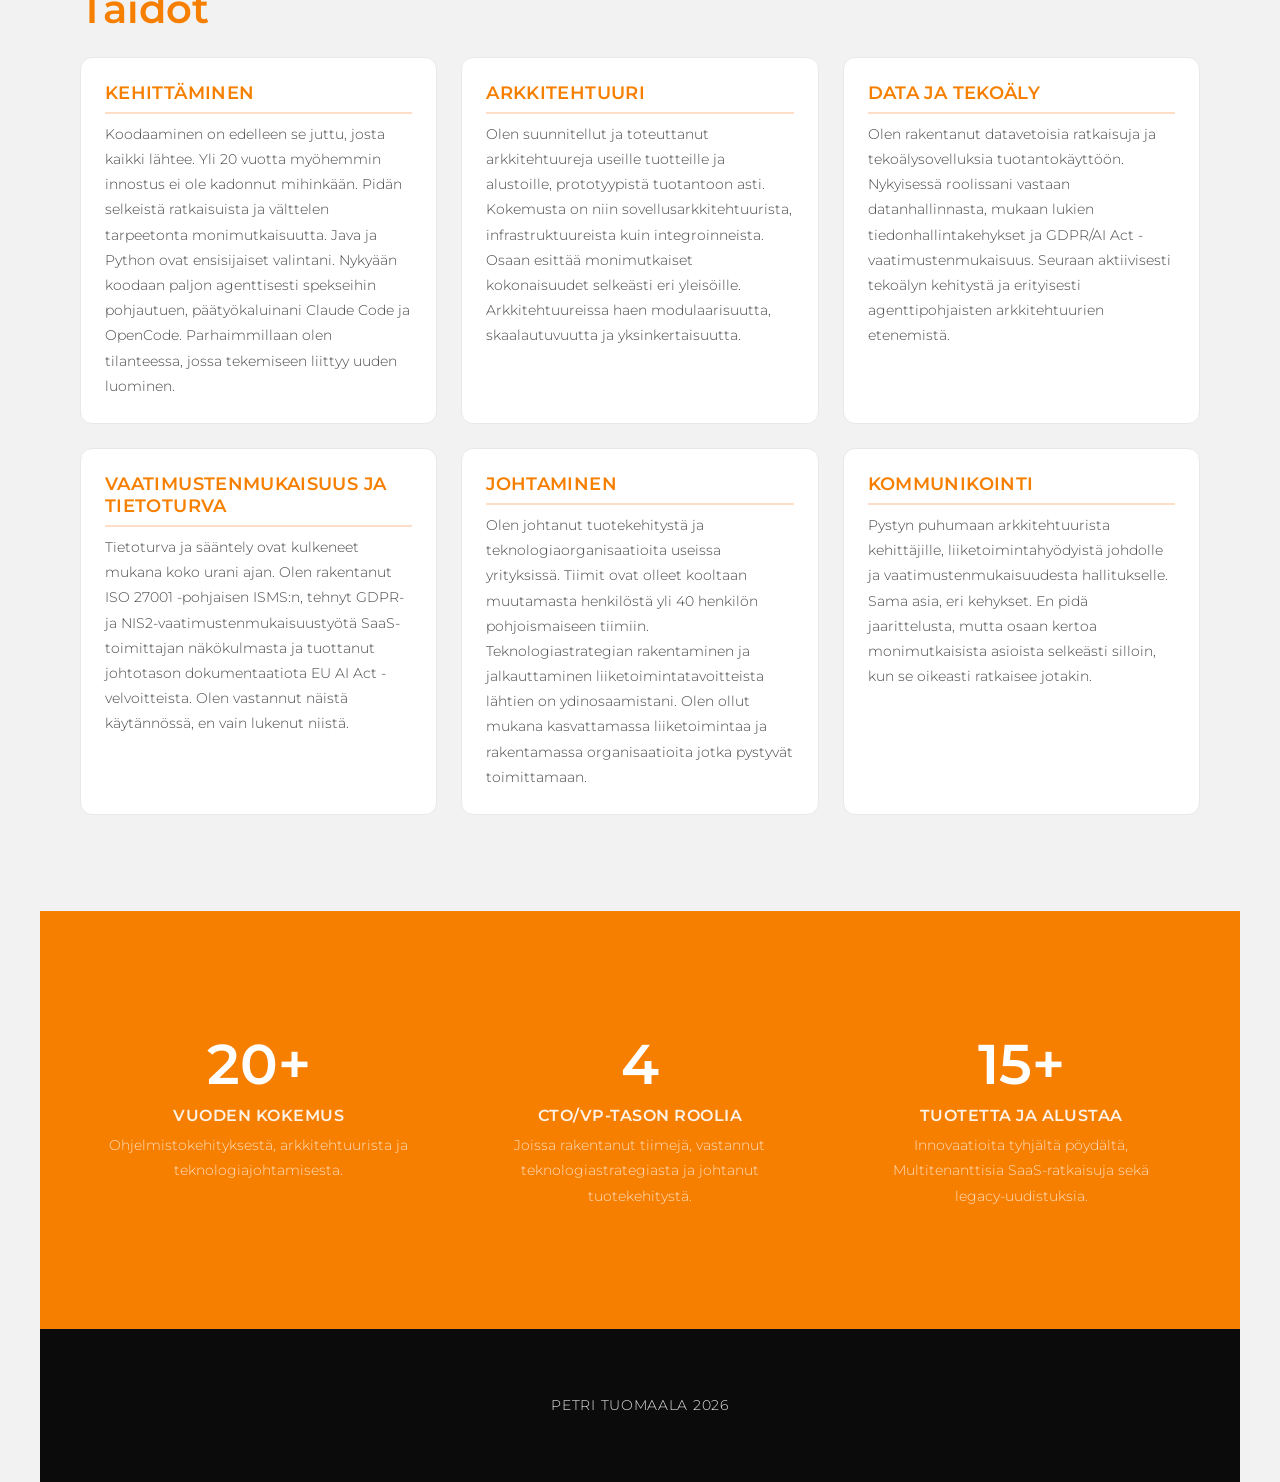
==== commit 42eab277: "moderni redesign: dark/light-teema, CV-sivu, sisältöpäivitys, saavutettavuus" ====
--- a/src/index.html
+++ b/src/index.html
@@ -1,11 +1,10 @@
 <!DOCTYPE html>
-<html lang="fi">
+<html lang="fi" data-theme="light">
 <head>
     <meta http-equiv="content-type" content="text/html; charset=utf-8">
     <meta name="viewport" content="width=device-width, initial-scale=1, maximum-scale=2">
-    <meta http-equiv="X-UA-Compatible" content="IE=edge">
 
-    <link rel="apple-touch-icon" sizes="178x178" href="/img/logo_small.png">
+    <link rel="apple-touch-icon" sizes="178x178" href="img/logo_small.png">
     <link rel="icon" type="image/png" sizes="32x32" href="img/favicon-32x32.png">
     <link rel="icon" type="image/png" sizes="16x16" href="img/favicon-16x16.png">
 
@@ -14,8 +13,9 @@
     <meta name="msapplication-TileColor" content="#2b5797">
     <meta name="theme-color" content="#ffffff">
     <title>Petri Tuomaala</title>
+    <link rel="canonical" href="https://petrituomaala.fi/">
     <meta name="keywords"
-          content="Tuomaala, Arkkitehti, Arkkitehtuuri, Data, Tekoäly, AI, Kehittäjä, Johtaja, VP of Data, Petri">
+          content="Tuomaala, Arkkitehti, Arkkitehtuuri, Data, Tekoäly, AI, Kehittäjä, Teknologiajohtaja, CTO, VP of Engineering, VP of Data, SaaS, Ohjelmistoarkkitehti, Software Architect, Tech Leader, Petri">
     <meta name="description"
           content="Arkkitehtuuri, data ja tekoäly – rakennettu kestämään. Yli 20 vuoden kokemus kehittämisestä, arkkitehtuurista ja teknologiajohtamisesta.">
 
@@ -30,6 +30,7 @@
     <meta property="og:type" content="website">
     <meta property="og:image"
           content="https://petrituomaala.fi/img/logo_ptu.png">
+    <meta property="og:image:alt" content="Petri Tuomaala">
     <meta name="twitter:card" content="summary">
     <meta name="twitter:site" content="@tuomape">
     <meta name="twitter:title" content="Petri Tuomaala">
@@ -38,41 +39,50 @@
           content="Arkkitehtuuri, data ja tekoäly – rakennettu kestämään. Yli 20 vuoden kokemus kehittämisestä, arkkitehtuurista ja teknologiajohtamisesta.">
     <meta name="twitter:image"
           content="https://petrituomaala.fi/img/logo_ptu.png">
+    <meta name="twitter:image:alt" content="Petri Tuomaala">
     <link rel="alternate" hreflang="fi" href="https://petrituomaala.fi/">
     <link rel="alternate" hreflang="en" href="https://petrituomaala.fi/?lang=en">
     <meta name="mobile-web-app-capable" content="yes">
     <link rel="manifest" href="manifest.json">
-    <meta name="application-name" content="Petri Tuomaala">
     <meta name="msapplication-navbutton-color" content="#fa8b60">
     <meta name="msapplication-starturl" content="/">
     <meta name="apple-mobile-web-app-capable" content="yes">
-    <meta name="apple-mobile-web-app-title" content="Petri Tuomaala">
     <meta name="apple-mobile-web-app-status-bar-style" content="default">
-    <link href="https://fonts.googleapis.com/css2?family=Montserrat:wght@300;400;600&display=swap" rel="stylesheet">
+    <script>
+        document.documentElement.setAttribute('data-theme',
+            localStorage.getItem('ptu-theme') || (matchMedia('(prefers-color-scheme:dark)').matches ? 'dark' : 'light'));
+    </script>
+    <link rel="preconnect" href="https://fonts.googleapis.com">
+    <link rel="preconnect" href="https://fonts.gstatic.com" crossorigin>
+    <link rel="preload" href="js/components.js" as="script" crossorigin>
+    <link rel="preload" href="js/i18n.js" as="script" crossorigin>
+    <link rel="preload" href="img/header1.png" as="image">
     <link rel="stylesheet" href="css/main.css">
+    <link href="https://fonts.googleapis.com/css2?family=Montserrat:wght@300;400;600&display=swap" rel="stylesheet" media="print" onload="this.media='all'">
 </head>
 <body>
+<a href="#main-content" class="skip-link">Skip to content</a>
 <div class="main_container">
 
     <header class="head">
         <ptu-header></ptu-header>
     </header>
 
-    <main class="main">
+    <main class="main" id="main-content">
         <ptu-info></ptu-info>
     </main>
 
-    <div class="banner">
+    <div class="banner" role="complementary">
        <ptu-banner></ptu-banner>
     </div>
 
-    <div class="skills">
+    <section class="skills" aria-label="Skills">
         <ptu-skills></ptu-skills>
-    </div>
+    </section>
 
-    <div class="teaser">
+    <section class="teaser" aria-label="Experience highlights">
         <ptu-teasers></ptu-teasers>
-    </div>
+    </section>
 
     <footer class="footer">
         <ptu-footer></ptu-footer>
--- a/src/css/main.css
+++ b/src/css/main.css
@@ -1,487 +1,635 @@
-
+/* === Design Tokens === */
 :root {
-    --highlight-color:#fa8b60;
-    --base-white-color:#ffffff;
-    --base-black-color:#000000;
-    --effect-color:rgba(0,0,0,0.8);
-    --font-size-biggest:3rem;
-    --font-size-large:2rem;
-    --font-size-semi:1.25rem;
-    --font-size-normal:1rem;
-    --font-size-small:0.95rem;
-    --font-size-extra-small:0.8rem;
-    --font-weight-normal:300;
-    --font-weight-semi:400;
-    --font-weight-heavy:600;
-    --spacing-big:1rem;
-    --spacing-normal:0.5rem;
-    --spacing-small:0.25rem;
-    --small-opacity:0.95;
-    --mild-opacity:0.8;
-}
-
+    --brand-hue: 55;
+    --brand: oklch(0.72 0.18 var(--brand-hue));
+    --brand-light: oklch(0.82 0.12 var(--brand-hue));
+    --brand-subtle: oklch(0.92 0.05 var(--brand-hue));
+    --brand-dark: oklch(0.58 0.16 var(--brand-hue));
+
+    --surface-primary: oklch(0.99 0 0);
+    --surface-secondary: oklch(0.96 0 0);
+    --surface-elevated: oklch(1.0 0 0);
+    --surface-inverse: oklch(0.15 0 0);
+    --text-primary: oklch(0.15 0 0);
+    --text-secondary: oklch(0.40 0 0);
+    --text-on-brand: oklch(1.0 0 0);
+    --text-on-inverse: oklch(0.92 0 0);
+    --border-default: oklch(0.88 0 0);
+    --border-subtle: oklch(0.93 0 0);
+
+    --space-xs: 0.25rem;
+    --space-sm: 0.5rem;
+    --space-md: 1rem;
+    --space-lg: 1.5rem;
+    --space-xl: 2.5rem;
+    --space-2xl: 4rem;
+    --space-3xl: 6rem;
+
+    --text-xs: 0.75rem;
+    --text-sm: 0.875rem;
+    --text-base: 1rem;
+    --text-lg: 1.125rem;
+    --text-xl: 1.25rem;
+    --text-2xl: 1.5rem;
+    --text-3xl: 2rem;
+    --text-4xl: 2.5rem;
+    --text-5xl: 3.5rem;
+
+    --line-tight: 1.2;
+    --line-normal: 1.6;
+    --line-relaxed: 1.8;
+
+    --weight-light: 300;
+    --weight-regular: 400;
+    --weight-semibold: 600;
+
+    --radius-sm: 0.375rem;
+    --radius-md: 0.75rem;
+    --radius-lg: 1rem;
+
+    --shadow-sm: 0 1px 2px oklch(0 0 0 / 0.05);
+    --shadow-md: 0 4px 12px oklch(0 0 0 / 0.08);
+    --shadow-lg: 0 8px 24px oklch(0 0 0 / 0.12);
+
+    --transition-fast: 150ms ease;
+    --transition-base: 250ms ease;
+    --transition-theme: 500ms ease;
+
+    --content-max: 1200px;
+}
+
+/* === Dark Theme === */
+[data-theme="dark"] {
+    --surface-primary: oklch(0.13 0 0);
+    --surface-secondary: oklch(0.17 0 0);
+    --surface-elevated: oklch(0.20 0 0);
+    --surface-inverse: oklch(0.08 0 0);
+    --text-primary: oklch(0.92 0 0);
+    --text-secondary: oklch(0.65 0 0);
+    --text-on-inverse: oklch(0.85 0 0);
+    --border-default: oklch(0.28 0 0);
+    --border-subtle: oklch(0.22 0 0);
+    --brand: oklch(0.75 0.15 var(--brand-hue));
+    --brand-subtle: oklch(0.22 0.06 var(--brand-hue));
+    --shadow-sm: 0 1px 2px oklch(0 0 0 / 0.2);
+    --shadow-md: 0 4px 12px oklch(0 0 0 / 0.3);
+    --shadow-lg: 0 8px 24px oklch(0 0 0 / 0.4);
+}
+
+/* === Theme Transition === */
+body, .main_container,
+.head, .main, .banner, .skills, .teaser, .footer,
+h1, h2, h3, h4, h5, p, a, span, article {
+    transition: background-color var(--transition-theme),
+                color var(--transition-theme),
+                border-color var(--transition-theme),
+                box-shadow var(--transition-theme);
+}
+
+/* === Accessibility === */
+.skip-link {
+    position: absolute;
+    top: -100%;
+    left: var(--space-md);
+    background: var(--brand);
+    color: var(--text-on-brand);
+    padding: var(--space-sm) var(--space-md);
+    border-radius: var(--radius-sm);
+    font-size: var(--text-sm);
+    font-weight: var(--weight-semibold);
+    z-index: 100;
+    text-decoration: none;
+}
+
+.skip-link:focus {
+    top: var(--space-md);
+}
+
+:focus-visible {
+    outline: 2px solid var(--brand);
+    outline-offset: 2px;
+}
+
+button:focus-visible {
+    outline: 2px solid var(--brand);
+    outline-offset: 2px;
+}
+
+@media (prefers-reduced-motion: reduce) {
+    *, *::before, *::after {
+        animation-duration: 0.01ms !important;
+        animation-iteration-count: 1 !important;
+        transition-duration: 0.01ms !important;
+    }
+}
+
+/* === Base === */
+*,
+*::before,
+*::after {
+    box-sizing: border-box;
+}
+
+body {
+    font-family: 'Montserrat', sans-serif;
+    font-weight: var(--weight-light);
+    margin: 0;
+    padding: 0;
+    background-color: var(--surface-secondary);
+    color: var(--text-primary);
+    scroll-behavior: smooth;
+}
+
+/* === Typography === */
+p {
+    font-size: var(--text-base);
+    line-height: var(--line-relaxed);
+    color: var(--text-secondary);
+    margin: 0 0 var(--space-md) 0;
+}
+
+h1, h2, h3, h4, h5 {
+    margin: 0;
+    padding: 0;
+}
+
+h2 {
+    font-size: var(--text-4xl);
+    font-weight: var(--weight-semibold);
+    color: var(--brand);
+    margin-bottom: var(--space-lg);
+}
+
+h3 {
+    font-size: var(--text-lg);
+    font-weight: var(--weight-semibold);
+    color: var(--brand);
+    text-transform: uppercase;
+    letter-spacing: 0.02em;
+}
+
+h4 {
+    font-size: var(--text-5xl);
+    font-weight: var(--weight-semibold);
+    color: var(--text-on-brand);
+    line-height: var(--line-tight);
+}
+
+h5 {
+    font-size: var(--text-base);
+    font-weight: var(--weight-semibold);
+    color: color-mix(in oklch, var(--text-on-brand) 90%, transparent);
+    text-transform: uppercase;
+    letter-spacing: 0.03em;
+}
+
+a {
+    color: var(--brand);
+    text-decoration: none;
+    text-underline-offset: 3px;
+    transition: color var(--transition-fast);
+}
+
+a:hover {
+    text-decoration: underline;
+}
+
+a:visited {
+    color: var(--brand);
+}
+
+span {
+    margin: 0;
+}
+
+/* === Layout === */
 .main_container {
     display: grid;
-    grid-gap: 0px;
-    background-color: var(--base-white-color);
-    grid-template-rows: auto auto 125px auto auto 125px ;
+    grid-template-rows: auto auto auto auto auto auto;
     grid-template-areas:
-            "header"
-            "main"
-            "banner"
-            "skills"
-            "teaser"
-            "footer";
-}
-
-
-body {
-    font-family: 'Montserrat', sans-serif;
-    font-weight: var(--font-weight-normal);
-    margin: 0rem;
-    padding: 0rem;
-    background-image: url('../img/bg-tech.png');
-    background-repeat: repeat-x;
-}
-
-span {
-    margin: var(--spacing-normal);
-    background-color: var(--base-white-color);
-    font-weight: 400;
-}
-
-p {
-    font-size: var(--font-size-small);
-    line-height: 1.625;
-}
-
-.logo_container {
-     text-transform: uppercase;
-     padding: var(--spacing-normal);
-     width: 350px;
-     text-align: center;
- }
-
-.title_container {
-    text-transform: uppercase;
-    padding: var(--spacing-normal);
-    width: auto;
-    text-align: center;
-}
-
-.title_container span {
-    font-weight: 700;
-}
-
-.title_container a {
-    color: var(--highlight-color);
-    font-weight: var(--font-weight-heavy);
-    text-decoration: none;
-}
-
-h1 {
-    font-size: var(--font-size-large);
-    background: var(--highlight-color);
-    color: var(--base-white-color);
-    margin: var(--spacing-normal);
-    padding: var(--spacing-normal);
-}
-
-h2 {
-    font-size: var(--font-size-biggest);
-    font-weight: var(--font-weight-heavy);
-    color: var(--highlight-color);
-    margin: var(--spacing-normal);
-    padding: var(--spacing-normal);
-    text-transform: uppercase;
-}
-
-h3 {
-    font-size: var(--font-size-semi);
-    font-weight: var(--font-weight-heavy);
-    color: var(--highlight-color);
-    margin: var(--spacing-normal);
-    padding: var(--spacing-normal);
-    text-transform: uppercase;
-}
-
-h4 {
-    font-size: var(--font-size-biggest);
-    font-weight: var(--font-weight-heavy);
-    color: var(--base-white-color);
-    margin: var(--spacing-normal);
-    padding: var(--spacing-normal);
-    text-transform: uppercase;
-}
-
-h5 {
-    font-size: var(--font-size-semi);
-    font-weight: var(--font-weight-heavy);
-    color: var(--base-black-color);
-    margin: var(--spacing-normal);
-    padding: var(--spacing-normal);
-    text-transform: uppercase;
-}
-
-article p {
-    padding: var(--spacing-normal) var(--spacing-big);
-}
-
-.info-text {
-    max-width: 100%;
-}
-
+        "header"
+        "main"
+        "banner"
+        "skills"
+        "teaser"
+        "footer";
+    background-color: var(--surface-primary);
+    max-width: var(--content-max);
+    margin: 0 auto;
+}
+
+/* === Header === */
 .head {
     grid-area: header;
     position: relative;
     background-size: cover;
     background-repeat: no-repeat;
-    resize: both;
-    overflow: no-display;
+    background-position: center top;
     background-image: url('../img/header1.png');
-    height:50vh;
-    max-height: 37.5rem;
-    max-width: 2200px;
-    justify-content: center;
-    align-content: start;
-}
-
-.lang-toggle {
+    height: 60vh;
+    max-height: 600px;
+    display: flex;
+    justify-content: flex-start;
+    align-items: flex-start;
+}
+
+[data-theme="dark"] .head {
+    filter: brightness(0.7) contrast(1.1);
+}
+
+[data-theme="dark"] .head .logo_container h1,
+[data-theme="dark"] .head .logo_container span,
+[data-theme="dark"] .head .header-controls .lang-toggle,
+[data-theme="dark"] .head .header-controls .theme-toggle {
+    filter: brightness(1.4);
+}
+
+.logo_container {
+    padding: var(--space-lg);
+    max-width: 400px;
+}
+
+.logo_container h1 {
+    display: block;
+    font-size: var(--text-3xl);
+    font-weight: var(--weight-semibold);
+    color: var(--text-primary);
+    background: color-mix(in oklch, var(--surface-primary) 85%, transparent);
+    backdrop-filter: blur(8px);
+    -webkit-backdrop-filter: blur(8px);
+    margin: 0 0 var(--space-sm) 0;
+    padding: var(--space-xs) var(--space-sm);
+    border-radius: var(--radius-sm);
+    letter-spacing: -0.02em;
+    line-height: var(--line-tight);
+}
+
+.logo_container span {
+    display: inline-block;
+    font-size: var(--text-sm);
+    font-weight: var(--weight-regular);
+    color: var(--text-secondary);
+    background: color-mix(in oklch, var(--surface-primary) 85%, transparent);
+    backdrop-filter: blur(8px);
+    -webkit-backdrop-filter: blur(8px);
+    padding: var(--space-xs) var(--space-sm);
+    border-radius: var(--radius-sm);
+    margin: var(--space-xs);
+}
+
+.header-controls {
     position: absolute;
-    top: var(--spacing-big);
-    right: var(--spacing-big);
-    background-color: var(--highlight-color);
-    border: 1px solid var(--highlight-color);
-    color: var(--base-white-color);
+    top: var(--space-md);
+    right: var(--space-md);
+    display: flex;
+    gap: var(--space-sm);
+    align-items: center;
+    z-index: 10;
+}
+
+.lang-toggle,
+.theme-toggle {
+    background: color-mix(in oklch, var(--surface-primary) 80%, transparent);
+    backdrop-filter: blur(8px);
+    -webkit-backdrop-filter: blur(8px);
+    border: 1px solid var(--border-default);
+    color: var(--text-primary);
     font-family: 'Montserrat', sans-serif;
-    font-size: var(--font-size-extra-small);
-    font-weight: var(--font-weight-semi);
+    font-size: var(--text-xs);
+    font-weight: var(--weight-semibold);
     text-transform: uppercase;
-    padding: var(--spacing-small) var(--spacing-normal);
+    letter-spacing: 0.08em;
+    padding: var(--space-xs) var(--space-md);
+    border-radius: 100px;
     cursor: pointer;
-    letter-spacing: 0.05em;
-    z-index: 10;
-}
-
-.lang-toggle:hover {
-    background-color: var(--highlight-color);
-    border-color: var(--highlight-color);
-}
-
-
+    transition: all var(--transition-fast);
+}
+
+.theme-toggle {
+    font-size: var(--text-sm);
+    padding: var(--space-xs) var(--space-sm);
+    line-height: 1;
+}
+
+.lang-toggle:hover,
+.theme-toggle:hover {
+    background: var(--brand);
+    color: var(--text-on-brand);
+    border-color: var(--brand);
+}
+
+/* === Info / About === */
 .main {
     grid-area: main;
-    padding: var(--spacing-normal);
+    padding: var(--space-3xl) var(--space-xl);
+    background-color: var(--surface-primary);
+}
+
+.info-text {
+    max-width: 680px;
+    font-size: var(--text-base);
+    line-height: var(--line-relaxed);
+    color: var(--text-secondary);
+}
+
+.info_container {
+    padding: var(--space-lg) 0;
+    display: grid;
+    grid-template-columns: auto 1fr;
+    gap: 0;
+    max-width: 500px;
+}
+
+.info_container p {
+    padding: var(--space-sm) var(--space-md);
+    border-bottom: 1px solid var(--border-subtle);
+    margin: 0;
+    font-size: var(--text-sm);
+    color: var(--text-secondary);
+}
+
+.info_container a {
+    color: var(--brand);
+    font-weight: var(--weight-semibold);
+}
+
+.info_container a:visited {
+    color: var(--brand);
+}
+
+.info_value {
+    font-weight: var(--weight-semibold);
+    color: var(--text-primary);
+}
+
+/* === Banner === */
+.banner {
+    grid-area: banner;
+    display: flex;
+    align-items: center;
+    justify-content: center;
     background-image: url('../img/header2.png');
     background-size: cover;
-    background-repeat: no-repeat;
-    resize: both;
-    overflow: no-display;
-    #height:50vh;
-    #max-height: 37.5rem;
-}
-.banner {
-    grid-area: banner;
-    display: grid;
-    grid-template-columns: 1fr;
-    background-color: var(--effect-color);
-    color: var(--base-white-color);
+    background-position: center 40%;
+    color: var(--text-on-inverse);
     text-align: center;
-    justify-content: center;
-    align-content: center;
     text-transform: uppercase;
-}
-.header_section {
-    grid-area: visio;
-    display: grid;
-    grid-template-columns: 1fr;
-    background-color: var(--highlight-color);
-    color: var(--base-white-color);
-    text-align: center;
-    justify-content: center;
-    align-content: center;
-    text-transform: uppercase;
-}
-
-.banner p{
-    font-size: var(--font-size-large);
-}
+    padding: var(--space-3xl) var(--space-xl);
+    position: relative;
+}
+
+.banner::before {
+    content: '';
+    position: absolute;
+    inset: 0;
+    background: oklch(0 0 0 / 0.6);
+}
+
+[data-theme="dark"] .banner::before {
+    background: oklch(0 0 0 / 0.75);
+}
+
+.banner p {
+    position: relative;
+    font-size: var(--text-2xl);
+    font-weight: var(--weight-light);
+    letter-spacing: 0.1em;
+    margin: 0;
+    color: var(--text-on-inverse);
+}
+
+/* === Skills === */
 .skills {
     grid-area: skills;
-    background-color: white;
-    padding: var(--spacing-big);
-}
+    background-color: var(--surface-secondary);
+    padding: var(--space-3xl) var(--space-xl);
+}
+
+.skills_container {
+    display: grid;
+    grid-template-columns: repeat(3, 1fr);
+    gap: var(--space-lg);
+}
+
+.skills_container ptu-skill {
+    display: block;
+}
+
+.skills_container ptu-skill article {
+    background: var(--surface-elevated);
+    border: 1px solid var(--border-subtle);
+    border-radius: var(--radius-md);
+    padding: var(--space-lg);
+    height: 100%;
+    transition: transform var(--transition-fast),
+                box-shadow var(--transition-fast);
+}
+
+.skills_container ptu-skill article:hover {
+    transform: translateY(-2px);
+    box-shadow: var(--shadow-md);
+}
+
+.skills_container ptu-skill article h3 {
+    margin: 0 0 var(--space-sm) 0;
+    border-bottom: 2px solid var(--brand-subtle);
+    padding-bottom: var(--space-sm);
+}
+
+.skills_container ptu-skill article p {
+    margin: var(--space-sm) 0 0 0;
+    padding: 0;
+    font-size: var(--text-sm);
+    line-height: var(--line-relaxed);
+}
+
+/* === Teasers === */
 .teaser {
     grid-area: teaser;
-    background-color: var(--highlight-color);
-    padding: var(--spacing-big);
-}
+    background-color: var(--brand);
+    padding: var(--space-3xl) var(--space-xl);
+}
+
+[data-theme="dark"] .teaser {
+    background-color: var(--brand-dark);
+}
+
+.teaser_container {
+    display: grid;
+    grid-template-columns: repeat(3, 1fr);
+    gap: var(--space-lg);
+    text-align: center;
+}
+
+.teaser_container ptu-teaser article {
+    padding: var(--space-lg);
+}
+
+.teaser_container ptu-teaser article h4 {
+    margin: 0;
+    padding: 0;
+}
+
+.teaser_container ptu-teaser article h5 {
+    margin: var(--space-sm) 0;
+    padding: 0;
+}
+
+.teaser_container ptu-teaser article p {
+    font-size: var(--text-sm);
+    color: color-mix(in oklch, var(--text-on-brand) 75%, transparent);
+    padding: 0;
+    margin: 0;
+}
+
+/* === Footer === */
 .footer {
     grid-area: footer;
-    display: grid;
-    background-color: var(--effect-color);
-    color: var(--base-white-color);
+    display: flex;
+    align-items: center;
+    justify-content: center;
+    background-color: var(--surface-inverse);
+    color: var(--text-on-inverse);
     text-align: center;
-    justify-content: center;
-    align-content: center;
+    padding: var(--space-2xl) var(--space-xl);
+}
+
+.footer p {
+    font-size: var(--text-sm);
+    letter-spacing: 0.05em;
     text-transform: uppercase;
-}
-
-.header_container {
-    display: grid;
-    grid-gap: var(--spacing-normal);
-    grid-template-columns: 1fr;
-}
-
-.fullscreen {
-
-}
-
-.nav {
-
-}
-
-.teaser_container {
-    display: grid;
-    grid-gap: var(--spacing-normal);
-    grid-template-columns: 1fr 1fr 1fr;
-}
-
-.skills_container {
-    display: grid;
-    grid-gap: var(--spacing-normal);
-    #grid-template-columns: repeat(auto-fill, minmax(400px, 1fr));
-    grid-template-columns: 1fr 1fr 1fr;
-    grid-template-rows: 1fr 1fr;
-}
-
-.info_container {
-    padding: var(--spacing-big);
-    display: grid;
-    grid-gap: 0px;
-    grid-template-columns: minmax(150px,300px) minmax(150px,300px);
-}
-
-.info_container p {
-    border-bottom: 1px solid var(--base-black-color);
-}
-
-.info_container a {
-    color: var(--highlight-color);
-    font-weight: var(--font-weight-heavy);
-    text-decoration: none;
-}
-
-.info_container a:visited {
-    color: var(--highlight-color);
-    font-weight: var(--font-weight-heavy);
-    text-decoration: none;
-}
-
-.info_value {
-    font-weight: var(--font-weight-heavy);
-}
-
-.menu_item {
-    font-size: .90625rem;
-    font-weight: 300;
-    line-height: 70px;
-    text-transform: uppercase;
-    color: var(--effect-color);
-    padding: 0.3125rem;
-    letter-spacing: 0.0468rem;
-    font-style: normal;
-}
-
-.menu_item:not(:last-child) a:after {
-    content: "/";
-    padding-left: .625rem;
-}
-.menu_item a:visited {
-    color: var(--effect-color);
-    font-style: normal;
-}
-
-.menu_item a:hover {
-    font-weight: 400;
-}
-
-@media screen and (max-width: 600px) {
+    margin: 0;
+    color: var(--text-on-inverse);
+}
+
+/* === Animations === */
+@keyframes fade-up {
+    from { opacity: 0; transform: translateY(20px); }
+    to { opacity: 1; transform: translateY(0); }
+}
+
+.main, .skills, .teaser {
+    animation: fade-up 0.6s ease both;
+}
+
+@supports (animation-timeline: view()) {
+    .skills_container ptu-skill,
+    .teaser_container ptu-teaser {
+        animation: fade-up linear both;
+        animation-timeline: view();
+        animation-range: entry 0% entry 30%;
+    }
+}
+
+/* === Responsive === */
+@media screen and (max-width: 640px) {
     .head {
-        height:40vh;
-        max-height: 40rem;
-    }
-
-    .skills_container {
-        grid-template-columns: 1fr;
-    }
-
+        height: 45vh;
+        max-height: none;
+    }
+
+    .logo_container {
+        padding: var(--space-sm);
+        max-width: 250px;
+    }
+
+    .logo_container h1 {
+        display: inline-block;
+    }
+
+    .logo_container h1 {
+        font-size: var(--text-lg);
+        padding: var(--space-xs) var(--space-xs);
+    }
+
+    .logo_container span {
+        font-size: var(--text-xs);
+    }
+
+    .header-controls {
+        top: var(--space-sm);
+        right: var(--space-sm);
+    }
+
+    .skills_container,
     .teaser_container {
         grid-template-columns: 1fr;
     }
 
-    .banner p{
-        font-size: var(--font-size-semi);
+    .banner p {
+        font-size: var(--text-lg);
+        letter-spacing: 0.05em;
+    }
+
+    h2 {
+        font-size: var(--text-2xl);
+    }
+
+    h4 {
+        font-size: var(--text-4xl);
     }
 
     .info_container {
-        grid-gap: 0px;
-        grid-template-columns: minmax(100px,100px) minmax(150px,250px);
+        grid-template-columns: auto 1fr;
     }
 
     .info_container p {
-        padding: 0px;
-        border-bottom: none;
-        font-size: var(--font-size-extra-small);
-    }
-
+        font-size: var(--text-xs);
+        padding: var(--space-xs) var(--space-sm);
+    }
+
+    .main, .skills, .teaser {
+        padding: var(--space-xl) var(--space-md);
+    }
+
+    .banner {
+        padding: var(--space-xl) var(--space-md);
+    }
+
+    .header-controls {
+        gap: var(--space-xs);
+    }
+}
+
+@media screen and (max-width: 1024px) and (min-width: 641px) {
+    .skills_container {
+        grid-template-columns: repeat(2, 1fr);
+    }
+}
+
+@media screen and (max-width: 900px) and (orientation: portrait) {
+    .head {
+        background-image: url('../img/header_small.png');
+        height: 50vh;
+        max-height: none;
+    }
+}
+
+@media screen and (orientation: landscape) and (max-width: 900px) {
+    .head {
+        height: 80vh;
+        max-height: none;
+    }
+}
+
+@media screen and (min-width: 1000px) {
     .logo_container {
-        text-transform: uppercase;
-        padding: var(--spacing-normal);
-        width: 200px;
-        text-align: center;
-    }
-
-    .logo_container span {
-        font-size: var(--font-size-extra-small);
-    }
-
-    h1 {
-        font-size: var(--font-size-small);
-    }
-
-    h2 {
-        font-size: var(--font-size-large);
-    }
-
-    h4 {
-        font-size: var(--font-size-large);
-    }
-}
-@media screen and (max-width: 900px) and (orientation: portrait) {
-    .skills_container {
-        grid-template-columns: 1fr;
-    }
-
-    .teaser_container {
-        grid-template-columns: 1fr;
-    }
-
-    .head {
-        height:50vh;
-        max-height: none;
-        background-image: url('../img/header_small.png');
-    }
-}
-
-@media screen and (max-width: 900px) and (orientation: landscape) {
-    .skills_container {
-        grid-template-columns: 1fr;
-    }
-
-    .teaser_container {
-        grid-template-columns: 1fr;
-    }
-
-    .head {
-        height:40vh;
-        max-height: none;
-        background-image: url('../img/header1.png');
-    }
-}
-
-@media screen and (orientation: landscape) and (max-width: 800px) {
-    .head {
-        height:100vh;
-        max-height: 50rem;
-        background-image: url('../img/header1.png');
-    }
-
-    .main {
-        height:auto;
-        max-height: none;
-        background-image: none;
-    }
-
-    .info-text {
-        max-width: 100%;
-    }
-}
-
-@media screen and (orientation: landscape) and (min-width: 801px) {
-    .head {
-        height:100vh;
-        max-height: 50rem;
-    }
-
-    .main {
-        height:auto;
-        max-height: none;
-    }
-
-    .info-text {
-        max-width: 65%;
+        max-width: 500px;
+    }
+
+    .logo_container h1 {
+        font-size: var(--text-4xl);
     }
 }
 
 @media screen and (min-width: 1400px) {
     .head {
-        height:80vh;
-        max-height: 53rem;
-    }
-
-    .main {
-        height:80vh;
-        max-height: 57rem;
-    }
-}
-@media screen and (min-width: 1000px) {
-    .logo_container {
-        width: 500px;
-    }
-
-    h1 {
-        font-size: var(--font-size-biggest);
-    }
-
-}
-
-@media screen and (min-width: 1300px) and (orientation: portrait) {
-    .info-text {
-        max-width: 65%;
-    }
-}
-
-
-@media screen and (min-width: 1800px) {
-    .head {
-        height:80vh;
-        max-height: none;
-    }
-    .main {
-        height:70vh;
-        max-height: 57rem;
-    }
-}
-
-@media screen and (max-width: 1300px) and (orientation: portrait) {
-    .main {
-        height:auto;
-        max-height: none;
-        background-image: none;
-    }
-}
-
-@media screen and (min-width: 2500px) {
-
-    .main {
-        height:80vh;
-        max-height: none;
-        background-image: url('../img/header2_small.png');
-    }
-}
-
-
-
-
-
+        height: 70vh;
+    }
+}
+
+@media screen and (min-width: 2000px) {
+    .main_container {
+        max-width: 1400px;
+    }
+}
